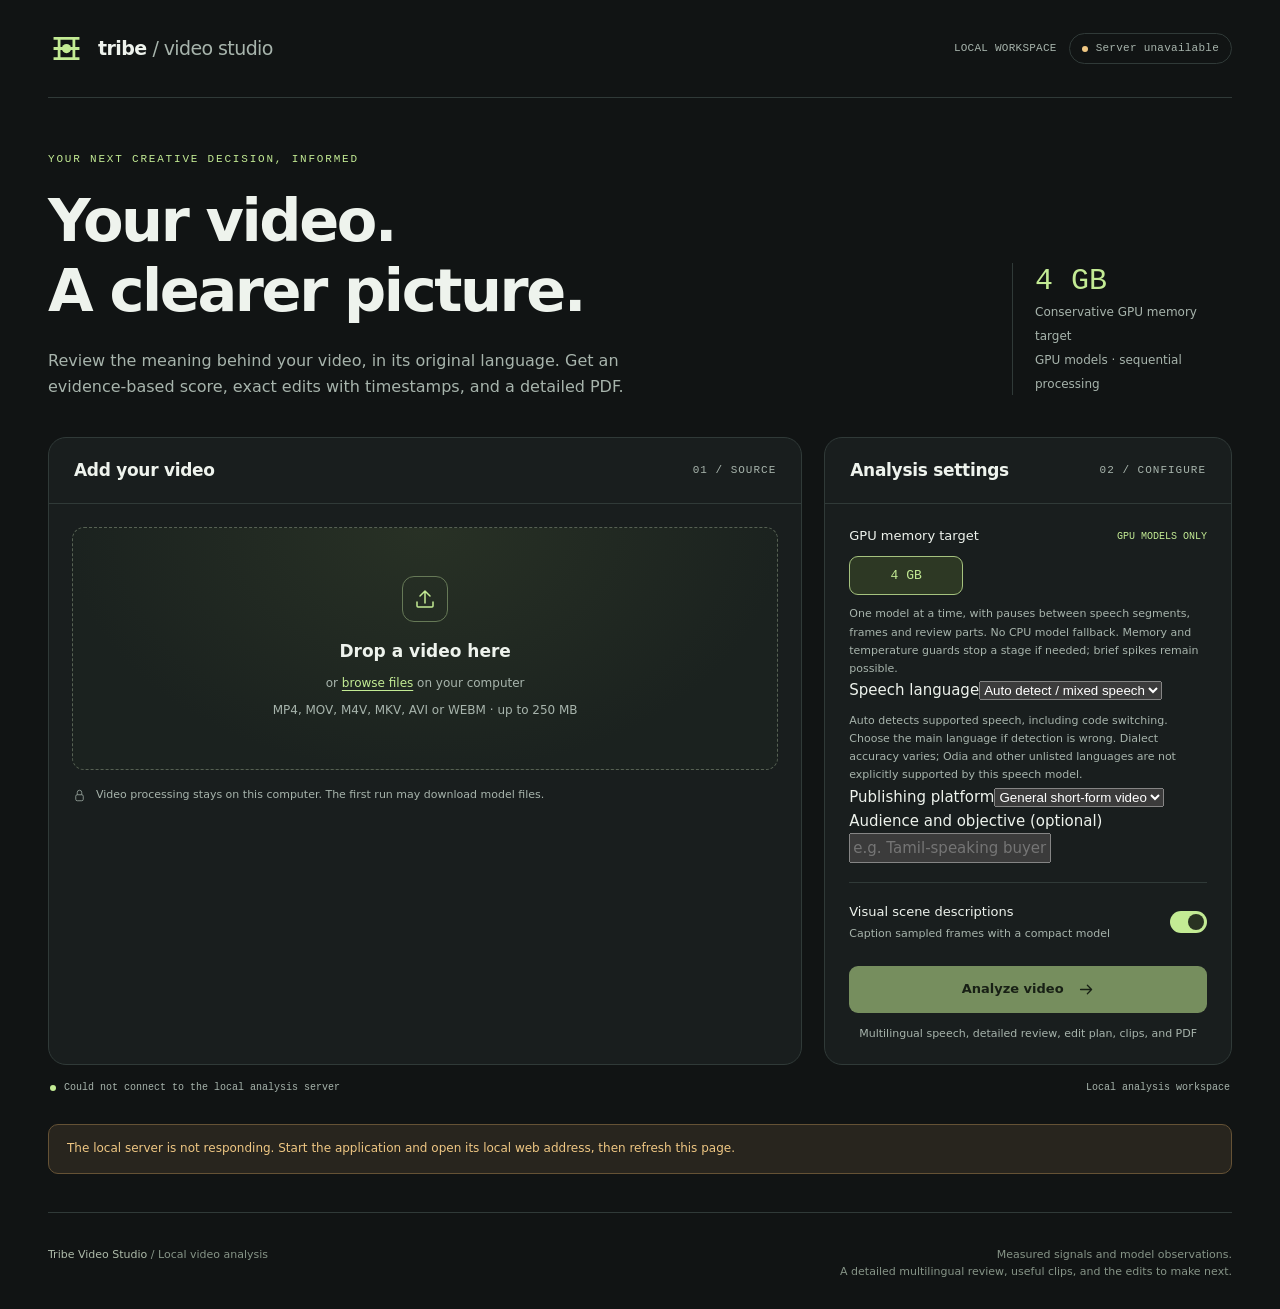
==== web/index.html @ cf621511 "Add separate evidence-based virality checker" ====
<!doctype html>
<html lang="en">
<head>
  <meta charset="utf-8">
  <meta name="viewport" content="width=device-width, initial-scale=1">
  <meta name="color-scheme" content="dark">
  <title>Tribe Video Studio</title>
  <style>
    :root{--bg:#111414;--panel:#191e1e;--panel-2:#202727;--line:#303a38;--ink:#eef3ed;--muted:#a7b4ac;--accent:#c3eb94;--accent-ink:#18220f;--amber:#efc783;--red:#f9a49b;--radius:18px;--mono:ui-monospace,SFMono-Regular,Consolas,monospace}
    *{box-sizing:border-box}html{scroll-behavior:smooth}body{margin:0;background:var(--bg);color:var(--ink);font:15px/1.6 system-ui,-apple-system,BlinkMacSystemFont,"Segoe UI",sans-serif}button,input,a{-webkit-tap-highlight-color:transparent}button,input{font:inherit}button,a,input{outline-offset:5px}button:focus-visible,a:focus-visible,input:focus-visible,summary:focus-visible{outline:2px solid var(--accent)}button{cursor:pointer}button:disabled{cursor:wait;opacity:.55}a{color:inherit}h1,h2,h3,p{margin:0}h1,h2,h3{line-height:1.2;font-weight:600}h1{font-size:clamp(35px,5.1vw,59px);letter-spacing:-2.4px;max-width:780px}h2{font-size:25px;letter-spacing:-.7px}h3{font-size:17px}[hidden]{display:none!important}.shell{max-width:1400px;margin:auto;padding:0 48px}.topbar{height:98px;display:flex;align-items:center;justify-content:space-between;border-bottom:1px solid var(--line);gap:20px}.brand{display:flex;gap:13px;align-items:center;text-decoration:none}.brandmark{width:37px;height:37px;color:var(--accent)}.brand-name{font-size:19px;font-weight:650;letter-spacing:-.6px}.brand-name span{color:var(--muted);font-weight:400}.pill{display:inline-flex;align-items:center;gap:8px;border:1px solid var(--line);border-radius:999px;padding:6px 12px;font:11px/1.5 var(--mono);letter-spacing:.25px;color:var(--muted)}.dot{width:6px;height:6px;border-radius:50%;background:var(--accent);flex:none}.top-meta{display:flex;gap:12px;align-items:center}.top-meta .pill:first-child{border:0;padding-right:0}.hero{padding:53px 0 38px;display:flex;justify-content:space-between;align-items:flex-end;gap:25px}.eyebrow{font:11px/1.5 var(--mono);text-transform:uppercase;letter-spacing:1.8px;color:var(--accent);margin-bottom:18px}.hero p{color:var(--muted);max-width:590px;margin-top:21px;font-size:16px}.hero-aside{border-left:1px solid var(--line);padding-left:22px;width:220px;flex:none;margin-bottom:4px}.hero-aside strong{font:30px/1.2 var(--mono);display:block;color:var(--accent)}.hero-aside span{font-size:12px;color:var(--muted)}.workspace{display:grid;grid-template-columns:minmax(0,1.85fr) minmax(300px,1fr);gap:22px;align-items:stretch}.panel{background:var(--panel);border:1px solid var(--line);border-radius:var(--radius);overflow:hidden}.panel-heading{display:flex;justify-content:space-between;gap:15px;align-items:center;padding:22px 25px;border-bottom:1px solid var(--line)}.panel-heading h2{font-size:17px;letter-spacing:-.3px}.step{font:11px var(--mono);color:var(--muted);letter-spacing:1px}.upload-body{padding:23px}.dropzone{position:relative;border:1px dashed #566153;border-radius:12px;background:radial-gradient(ellipse at top,#283125 0%,#1b221f 72%);min-height:243px;display:flex;align-items:center;justify-content:center;text-align:center;transition:.2s;padding:25px}.dropzone.dragging{border-color:var(--accent);background:#303b29}.dropzone input{position:absolute;inset:0;opacity:0;cursor:pointer;width:100%;height:100%}.dropzone:focus-within{outline:2px solid var(--accent);outline-offset:4px}.upload-icon{width:46px;height:46px;border:1px solid #667957;border-radius:12px;display:grid;place-items:center;margin:0 auto 16px;color:var(--accent)}.dropzone strong{display:block;font-size:17px;font-weight:550}.dropzone span{display:block;font-size:12px;color:var(--muted);margin-top:8px}.browse{color:var(--accent)!important;display:inline!important;text-decoration:underline;text-underline-offset:3px}.file-detail{margin-top:17px;display:flex;align-items:center;gap:12px;padding:13px;border:1px solid var(--line);border-radius:10px;min-width:0}.file-icon{background:#30382b;padding:6px 8px;border-radius:6px;font:11px var(--mono);color:var(--accent)}.file-info{min-width:0;flex:1}.file-info strong{font-size:13px;font-weight:500;display:block;white-space:nowrap;overflow:hidden;text-overflow:ellipsis}.file-info span{font-size:11px;color:var(--muted)}.text-button{background:none;border:0;color:var(--muted);padding:5px;font-size:12px}.text-button:hover{color:var(--ink)}.privacy{display:flex;align-items:flex-start;gap:9px;color:var(--muted);font-size:11px;margin-top:16px}.privacy svg{width:15px;flex:none;margin-top:2px}.settings-body{padding:22px 24px}.field-title{display:flex;justify-content:space-between;gap:10px;align-items:center;font-size:13px;margin-bottom:10px}.field-title small{font:10px var(--mono);color:var(--accent)}.budget-options{display:grid;grid-template-columns:repeat(3,1fr);gap:8px}.budget-option{position:relative;cursor:pointer}.budget-option input{position:absolute;opacity:0;inset:0}.budget-option span{display:block;text-align:center;border:1px solid var(--line);border-radius:9px;padding:11px 5px;font:13px var(--mono)}.budget-option input:checked+span{background:#2d3824;border-color:#a5c27e;color:var(--accent)}.budget-option input:focus-visible+span{outline:2px solid var(--accent);outline-offset:3px}.budget-option input:disabled+span{opacity:.35;cursor:not-allowed}.field-note{font-size:11px;color:var(--muted);line-height:1.65;margin-top:10px}.settings-divider{height:1px;background:var(--line);margin:19px 0}.toggle-row{display:flex;align-items:center;justify-content:space-between;gap:20px}.toggle-copy strong{display:block;font-size:13px;font-weight:500}.toggle-copy small{display:block;font-size:11px;color:var(--muted);margin-top:3px}.toggle{position:relative;width:37px;height:22px;flex:none}.toggle input{opacity:0;position:absolute;inset:0;margin:0;cursor:pointer;width:100%;height:100%;z-index:1}.toggle span{position:absolute;inset:0;border-radius:20px;background:#47514a;transition:.2s}.toggle span:after{content:"";position:absolute;width:16px;height:16px;background:#d4ddd2;left:3px;top:3px;border-radius:50%;transition:.2s}.toggle input:checked+span{background:var(--accent)}.toggle input:checked+span:after{background:#293322;transform:translateX(15px)}.toggle input:focus-visible+span{outline:2px solid white;outline-offset:4px}.primary-button{display:flex;align-items:center;justify-content:center;gap:14px;border:0;border-radius:9px;background:var(--accent);color:var(--accent-ink);font-size:13px;font-weight:650;padding:13px 19px;width:100%;margin-top:23px;transition:.15s}.primary-button:hover:not(:disabled){background:#d0f5a4}.primary-button svg{width:17px;height:17px}.profile-note{font-size:11px;color:var(--muted);margin-top:12px;text-align:center}.device-bar{display:flex;justify-content:space-between;gap:20px;align-items:center;padding:14px 2px;font:10px/1.7 var(--mono);color:var(--muted)}.device-details{display:flex;gap:8px;align-items:center}.memory-track{height:4px;background:#303a33;border-radius:5px;width:84px;overflow:hidden;display:inline-block;vertical-align:middle;margin-left:10px}.memory-track span{height:100%;display:block;background:var(--accent);width:0;transition:width .5s}.notice{padding:14px 18px;border:1px solid #655235;background:#28251e;border-radius:10px;color:var(--amber);font-size:12px;margin-top:14px}.notice.error{background:#302321;border-color:#6f4943;color:var(--red)}.progress-panel{margin-top:24px;padding:24px}.progress-heading{display:flex;justify-content:space-between;align-items:center;gap:20px;margin-bottom:19px}.progress-heading h2{font-size:18px}.progress-heading p{font-size:12px;color:var(--muted);margin-top:6px}.progress-percent{font:26px var(--mono);color:var(--accent)}.progress-track{height:5px;border-radius:5px;background:#333d34;overflow:hidden}.progress-track span{display:block;height:100%;width:0;background:var(--accent);transition:width .5s}.progress-foot{display:flex;justify-content:space-between;gap:15px;margin-top:11px;font:10px/1.7 var(--mono);color:var(--muted)}.report{margin-top:48px;scroll-margin-top:24px}.report-header{display:flex;justify-content:space-between;align-items:flex-end;gap:20px}.report-header .eyebrow{margin-bottom:10px}.report-header h2{font-size:34px;letter-spacing:-1px}.report-subtitle{font-size:12px;color:var(--muted);margin-top:8px;overflow-wrap:anywhere}.download-group{display:flex;align-items:center;gap:9px;flex-wrap:wrap}.download{display:inline-flex;align-items:center;justify-content:center;gap:8px;padding:10px 15px;border-radius:8px;border:1px solid var(--line);font-size:12px;text-decoration:none;white-space:nowrap}.download:hover{border-color:#819872}.download.primary{background:var(--accent);color:var(--accent-ink);border-color:var(--accent);font-weight:600}.download svg{height:15px;width:15px}.report-nav{display:flex;gap:27px;overflow-x:auto;border-bottom:1px solid var(--line);margin:27px 0 24px;padding-bottom:12px;font-size:12px;color:var(--muted)}.report-nav a{text-decoration:none;white-space:nowrap}.report-nav a:first-child{color:var(--accent)}.report-nav a:hover{color:var(--ink)}.metrics-grid{display:grid;grid-template-columns:repeat(4,minmax(0,1fr));gap:14px;margin-bottom:23px}.metric{padding:19px 20px;background:var(--panel);border:1px solid var(--line);border-radius:12px}.metric-label{font:10px var(--mono);text-transform:uppercase;letter-spacing:1px;color:var(--muted);margin-bottom:10px}.metric-value{font-size:27px;font-weight:500;letter-spacing:-.9px;line-height:1.3}.metric-detail{font-size:11px;color:var(--muted);margin-top:5px}.report-section{scroll-margin-top:24px;margin-top:24px}.section-header{display:flex;justify-content:space-between;align-items:center;gap:20px;margin-bottom:16px}.section-header h2{font-size:20px}.section-header span{font:10px/1.5 var(--mono);text-transform:uppercase;letter-spacing:1px;color:var(--muted)}.overview-grid{display:grid;grid-template-columns:minmax(0,1.65fr) minmax(280px,1fr);gap:20px}.summary-panel{padding:25px}.summary-panel h3{font-size:16px;margin-bottom:19px}.summary-list{padding:0;margin:0;list-style:none}.summary-list li{position:relative;padding-left:20px;font-size:13px;line-height:1.85;margin-top:12px;color:#d4ddd2}.summary-list li:first-child{margin-top:0}.summary-list li:before{content:"";position:absolute;left:1px;top:11px;width:5px;height:5px;background:var(--accent);border-radius:50%}.run-panel{padding:25px}.run-panel h3{font-size:16px;margin-bottom:16px}.run-grid{display:grid;grid-template-columns:auto minmax(0,1fr);gap:9px 18px;font-size:12px}.run-grid dt{color:var(--muted)}.run-grid dd{margin:0;text-align:right;overflow-wrap:anywhere}.run-note{border-top:1px solid var(--line);padding-top:14px;margin-top:18px;font-size:11px;color:var(--muted)}.findings-grid{display:grid;grid-template-columns:repeat(2,minmax(0,1fr));gap:14px}.finding{padding:23px}.finding-top{display:flex;justify-content:space-between;align-items:center;gap:12px;margin-bottom:14px}.category{font:10px var(--mono);letter-spacing:1px;text-transform:uppercase;color:var(--accent)}.priority{font:9px var(--mono);color:var(--muted);border:1px solid var(--line);padding:3px 7px;border-radius:5px;text-transform:uppercase}.priority.high{color:var(--amber);border-color:#6c593c}.finding h3{font-size:16px;line-height:1.5;margin-bottom:9px}.finding p{font-size:12px;line-height:1.85;color:#bbc6bb}.evidence{margin-top:16px;padding-top:12px;border-top:1px solid var(--line);font:10px/1.7 var(--mono);color:var(--muted);overflow-wrap:anywhere}.signal-panel{padding:23px 25px}.signal-legend{display:flex;gap:20px;flex-wrap:wrap;font-size:11px;color:var(--muted);margin-bottom:14px}.signal-legend span{display:inline-flex;align-items:center;gap:7px}.legend-mark{width:8px;height:8px;border-radius:2px;background:var(--accent)}.legend-mark.audio{background:#e8b381}.timeline{width:100%;display:block;min-height:95px}.signal-note{font-size:11px;color:var(--muted);margin-top:10px}.scenes-grid{display:grid;grid-template-columns:repeat(3,minmax(0,1fr));gap:16px}.scene{margin:0;overflow:hidden}.scene-image-wrap{background:#0d1010;aspect-ratio:16/10;position:relative;display:flex;align-items:center;justify-content:center}.scene img{height:100%;width:100%;object-fit:contain}.scene-time{position:absolute;left:11px;bottom:10px;font:10px var(--mono);background:#111c;padding:4px 7px;border-radius:5px;border:1px solid #ffffff20}.scene figcaption{font-size:12px;line-height:1.75;color:#c7d0c4;padding:17px 18px}.transcript-panel{padding:0 23px;max-height:480px;overflow-y:auto;scrollbar-color:#58664e transparent}.transcript-row{display:grid;grid-template-columns:83px minmax(0,1fr);gap:15px;padding:16px 0;border-bottom:1px solid var(--line)}.transcript-row:last-child{border-bottom:0}.transcript-time{font:10px/1.9 var(--mono);color:var(--accent);padding-top:1px}.transcript-text{font-size:13px;color:#d3dcd0;line-height:1.8}.empty{font-size:13px;color:var(--muted);padding:20px 0}.limitations{padding:22px 25px;background:#181d19;border:1px solid var(--line);border-radius:12px;margin:24px 0}.limitations summary{cursor:pointer;font-size:13px;font-weight:500;color:#d3dccb}.limitations ul{margin-bottom:0;padding-left:19px;color:var(--muted);font-size:12px;line-height:1.9}.limitations li{margin-top:7px}.footer{padding:33px 0 28px;margin-top:38px;border-top:1px solid var(--line);display:flex;justify-content:space-between;gap:24px;color:#869487;font-size:11px}.footer strong{color:#aebbaa;font-weight:500}.footer p:last-child{text-align:right}.small-caps{font:10px var(--mono);letter-spacing:1px;text-transform:uppercase}.spinner{display:inline-block;width:12px;height:12px;border:1.5px solid #b6d99f44;border-top-color:var(--accent);border-radius:50%;animation:spin .9s linear infinite;margin-right:8px;vertical-align:-1px}@keyframes spin{to{transform:rotate(360deg)}}
    @media(min-width:1500px){.hero{padding-top:65px}}@media(max-width:1000px){.shell{padding:0 28px}.hero-aside{display:none}.workspace{grid-template-columns:1.4fr 1fr}.settings-body{padding:22px 19px}.overview-grid{grid-template-columns:1.4fr 1fr}.scenes-grid{grid-template-columns:repeat(2,minmax(0,1fr))}.metric{padding:17px 15px}.metric-value{font-size:24px}.report-header{align-items:flex-start;flex-direction:column}}@media(max-width:760px){.shell{padding:0 19px}.topbar{height:78px}.brand-name{font-size:17px}.brand-name span{display:block;font-size:11px;letter-spacing:.3px}.brandmark{width:32px}.top-meta .pill:first-child{display:none}.top-meta .pill{font-size:9px;padding:5px 8px}.hero{padding:35px 0 28px}h1{letter-spacing:-1.4px}.hero p{font-size:14px;margin-top:16px}.workspace{grid-template-columns:1fr}.panel-heading{padding:19px 21px}.settings-body{padding:20px 23px}.dropzone{min-height:211px}.device-bar{align-items:flex-start;flex-direction:column;gap:4px}.metrics-grid{grid-template-columns:repeat(2,minmax(0,1fr));gap:10px}.overview-grid,.findings-grid{grid-template-columns:1fr}.report{margin-top:35px}.report-header h2{font-size:28px}.report-nav{gap:22px}.scenes-grid{gap:11px}.scene figcaption{padding:13px;font-size:11px}.scene-image-wrap{aspect-ratio:4/3}.section-header{align-items:baseline}.section-header span{text-align:right;max-width:160px;letter-spacing:.4px}.footer{flex-direction:column;gap:8px}.footer p:last-child{text-align:left}.progress-foot{flex-direction:column;gap:3px}.progress-panel{padding:20px}.run-grid{grid-template-columns:1fr 1fr}.transcript-row{grid-template-columns:67px minmax(0,1fr);gap:10px}.transcript-panel{padding:0 18px}}@media(prefers-reduced-motion:reduce){*{animation:none!important;transition:none!important}html{scroll-behavior:auto}}
  </style>
  <link rel="stylesheet" href="/creative.css">
  <script src="/creative.js"></script>
  <script src="/brand.js"></script>
</head>
<body>
  <div class="shell">
    <header class="topbar">
      <a class="brand" href="/" aria-label="Tribe Video Studio home">
        <svg class="brandmark" viewBox="0 0 40 40" fill="none" aria-hidden="true"><path d="M6 9h28M6 20h28M6 31h28" stroke="currentColor" stroke-width="3"/><path d="M12 9v22M28 9v22" stroke="currentColor" stroke-width="3"/><circle cx="20" cy="20" r="5" fill="currentColor"/></svg>
        <div class="brand-name">tribe <span>/ video studio</span></div>
      </a>
      <div class="top-meta"><span class="pill">LOCAL WORKSPACE</span><span class="pill"><i class="dot" id="statusDot"></i><span id="topStatus">Connecting</span></span></div>
    </header>
    <main>
      <section class="hero" aria-labelledby="heroTitle">
        <div><div class="eyebrow">Your next creative decision, informed</div><h1 id="heroTitle">Your video.<br>A clearer picture.</h1><p>Review the meaning behind your video, in its original language. Get an evidence-based score, exact edits with timestamps, and a detailed PDF.</p></div>
        <aside class="hero-aside"><strong>4 GB</strong><span>Conservative GPU memory target<br>GPU models · sequential processing</span></aside>
      </section>
      <form id="analysisForm">
        <div class="workspace">
          <section class="panel" aria-labelledby="uploadTitle">
            <div class="panel-heading"><h2 id="uploadTitle">Add your video</h2><span class="step">01 / SOURCE</span></div>
            <div class="upload-body">
              <label class="dropzone" id="dropzone">
                <input id="videoInput" name="video" type="file" accept=".mp4,.mov,.mkv,.avi,.webm,.m4v" aria-label="Choose a video to analyze">
                <div><div class="upload-icon"><svg width="24" height="24" viewBox="0 0 24 24" fill="none" aria-hidden="true"><path d="M12 16V4m0 0L7 9m5-5 5 5M4 15v4a1 1 0 0 0 1 1h14a1 1 0 0 0 1-1v-4" stroke="currentColor" stroke-width="1.5" stroke-linecap="round" stroke-linejoin="round"/></svg></div><strong id="dropTitle">Drop a video here</strong><span>or <span class="browse">browse files</span> on your computer</span><span>MP4, MOV, M4V, MKV, AVI or WEBM &middot; up to 250 MB</span></div>
              </label>
              <div class="file-detail" id="fileDetail" hidden><span class="file-icon">VIDEO</span><div class="file-info"><strong id="fileName"></strong><span id="fileSize"></span></div><button class="text-button" id="removeFile" type="button" aria-label="Remove selected video">Remove</button></div>
              <p class="privacy"><svg viewBox="0 0 20 20" fill="none" aria-hidden="true"><rect x="5" y="9" width="10" height="8" rx="2" stroke="currentColor"/><path d="M7 9V6a3 3 0 1 1 6 0v3" stroke="currentColor"/></svg><span>Video processing stays on this computer. The first run may download model files.</span></p>
            </div>
          </section>
          <section class="panel" aria-labelledby="settingsTitle">
            <div class="panel-heading"><h2 id="settingsTitle">Analysis settings</h2><span class="step">02 / CONFIGURE</span></div>
            <div class="settings-body">
              <div class="field-title"><span id="budgetLabel">GPU memory target</span><small>GPU MODELS ONLY</small></div>
              <div class="budget-options" role="group" aria-labelledby="budgetLabel"><label class="budget-option"><input type="radio" name="budget_mb" value="4096" checked><span>4 GB</span></label></div>
              <p class="field-note">One model at a time, with pauses between speech segments, frames and review parts. No CPU model fallback. Memory and temperature guards stop a stage if needed; brief spikes remain possible.</p>
              <div class="review-settings"><label for="languageInput">Speech language</label><select id="languageInput" name="language"><option value="auto">Auto detect / mixed speech</option><option value="hi">Hindi</option><option value="ta">Tamil</option><option value="te">Telugu</option><option value="bn">Bengali</option><option value="mr">Marathi</option><option value="gu">Gujarati</option><option value="kn">Kannada</option><option value="ml">Malayalam</option><option value="pa">Punjabi</option><option value="ur">Urdu</option><option value="as">Assamese</option><option value="ne">Nepali</option><option value="sa">Sanskrit</option><option value="sd">Sindhi</option><option value="en">English</option></select><p class="field-note">Auto detects supported speech, including code switching. Choose the main language if detection is wrong. Dialect accuracy varies; Odia and other unlisted languages are not explicitly supported by this speech model.</p><label for="platformInput">Publishing platform</label><select id="platformInput" name="platform"><option value="general">General short-form video</option><option value="instagram">Instagram Reels</option><option value="youtube">YouTube Shorts</option><option value="facebook">Facebook Reels</option></select><label for="audienceInput">Audience and objective (optional)</label><input id="audienceInput" maxlength="300" placeholder="e.g. Tamil-speaking buyers; product enquiries"></div>              <div class="settings-divider"></div>
              <div class="toggle-row"><div class="toggle-copy"><strong id="visionLabel">Visual scene descriptions</strong><small>Caption sampled frames with a compact model</small></div><label class="toggle"><input type="checkbox" id="visionInput" name="vision" checked aria-labelledby="visionLabel"><span></span></label></div>
              <button class="primary-button" type="submit" id="analyzeButton" disabled><span id="buttonLabel">Analyze video</span><svg viewBox="0 0 20 20" fill="none" aria-hidden="true"><path d="M3 10h13m0 0-5-5m5 5-5 5" stroke="currentColor" stroke-width="1.5" stroke-linecap="round" stroke-linejoin="round"/></svg></button>
              <p class="profile-note">Multilingual speech, detailed review, edit plan, clips, and PDF</p>
            </div>
          </section>
        </div>
      </form>
      <div class="device-bar"><div class="device-details"><i class="dot" id="deviceDot"></i><span id="deviceName">Checking your GPU…</span></div><div id="deviceMemory">Local analysis workspace</div></div>
      <div id="systemNotice" class="notice" hidden></div>
      <div id="errorNotice" class="notice error" role="alert" hidden></div>
      <button id="retryButton" type="button" class="primary-button" hidden>Resume saved analysis</button>
      <section id="progressPanel" class="panel progress-panel" aria-labelledby="progressTitle" hidden>
        <div class="progress-heading"><div><h2 id="progressTitle"><span class="spinner" aria-hidden="true"></span><span id="progressLabel">Preparing your analysis</span></h2><p id="progressStage" role="status" aria-live="polite">Uploading video to the local workspace…</p></div><span class="progress-percent" id="progressPercent">0%</span></div>
        <div id="progressTrack" class="progress-track" role="progressbar" aria-label="Analysis progress" aria-valuemin="0" aria-valuemax="100" aria-valuenow="0"><span id="progressFill"></span></div>
        <div class="progress-foot"><span id="progressMemory">GPU stages run one at a time: speech, frames, summary, eight ratings, then individual edits. Completed sections are reused; cooling pauses apply when the GPU gets warm.</span><span id="progressElapsed">You can leave this tab open.</span></div>
      </section>
      <section id="report" class="report" aria-labelledby="reportTitle" hidden>
        <div class="report-header"><div><div class="eyebrow">Analysis complete</div><h2 id="reportTitle">Your video review.</h2><p id="reportSubtitle" class="report-subtitle"></p></div><div class="download-group"><a id="pdfDownload" class="download primary" download><svg viewBox="0 0 20 20" fill="none" aria-hidden="true"><path d="M10 3v10m0 0 4-4m-4 4L6 9M4 13v4h12v-4" stroke="currentColor" stroke-width="1.5" stroke-linecap="round" stroke-linejoin="round"/></svg>Download PDF</a></div></div>
        <section id="creative" class="report-section">
          <div class="brief-overview panel" id="briefOverview"><div class="brief-score"><span id="scoreLabel">Estimated creative score</span><strong id="overallScore"></strong><small>out of 100</small><small id="scoreRange"></small></div><div class="brief-score brief-viral" id="viralityCard" hidden><span>Virality checker</span><strong id="viralityScore"></strong><small>creative spread index / 100</small><small>Not a view forecast</small></div><div class="brief-outlook"><div class="eyebrow">Creative assessment</div><h3 id="briefVerdict"></h3><p id="briefSummary"></p></div></div>
          <p id="briefScoreNote" class="brief-note"></p>
          <div class="brief-columns"><section class="panel summary-panel"><h3>What works well</h3><ul id="briefStrengths" class="brief-list"></ul></section><section class="panel summary-panel"><h3>Changes to make first</h3><ul id="briefChanges" class="brief-list"></ul></section></div>
          <section class="report-section"><div class="section-header"><h2>Watch the key moments</h2><span>Opening / middle / closing</span></div><div id="briefClips" class="brief-clips"></div></section>
          <div id="detailedReview"></div>
          <div id="reportWarnings"></div>
        </section>
      </section>
    </main>
    <footer class="footer"><p><strong>Tribe Video Studio</strong> <span aria-hidden="true"> / </span> Local video analysis</p><p>Measured signals and model observations.<br>A detailed multilingual review, useful clips, and the edits to make next.</p></footer>
  </div>
  <script>
    'use strict';
    const byId = id => document.getElementById(id);
    const state = {file:null, busy:false, jobId:null, pollTimer:null, pollErrors:0, startedAt:0, system:null};
    const number = (value, fallback=0) => Number.isFinite(Number(value)) && value !== null ? Number(value) : fallback;
    const present = value => value !== null && value !== undefined && value !== '';
    const list = value => Array.isArray(value) ? value : [];
    const readable = value => typeof value === 'string' ? value : value == null ? '' : typeof value === 'object' ? JSON.stringify(value) : String(value);
    const el = (tag, className, content) => {const node=document.createElement(tag);if(className)node.className=className;if(content!==undefined)node.textContent=readable(content);return node;};
    function stamp(value){const s=Math.max(0,Math.floor(number(value)));return s>=3600?`${Math.floor(s/3600)}:${String(Math.floor(s/60)%60).padStart(2,'0')}:${String(s%60).padStart(2,'0')}`:`${Math.floor(s/60)}:${String(s%60).padStart(2,'0')}`;}
    function bytes(value){const n=number(value);return n>=1073741824?`${(n/1073741824).toFixed(2)} GB`:`${(n/1048576).toFixed(1)} MB`;}
    function gb(value){return present(value)?`${(number(value)/1024).toFixed(2)} GB`:'Not recorded';}
    function showError(message){byId('errorNotice').textContent=message;byId('errorNotice').hidden=false;}
    function clearError(){byId('errorNotice').hidden=true;byId('errorNotice').textContent='';}
    function setBusy(busy){state.busy=busy;window.setBrandBusy?.(busy);byId('analyzeButton').disabled=busy||!state.file;byId('buttonLabel').textContent=busy?'Analysis in progress…':'Analyze video';byId('videoInput').disabled=busy;byId('removeFile').disabled=busy;byId('visionInput').disabled=busy;for(const key of ['languageInput','platformInput','audienceInput'])byId(key).disabled=busy;document.querySelectorAll('input[name="budget_mb"]').forEach(input=>{input.disabled=busy||number(input.value)>number(state.system?.max_budget_mb,4096);});}
    function selectFile(file){if(state.busy||!file)return;if(!/\.(mp4|mov|m4v|mkv|avi|webm)$/i.test(file.name)){showError('Choose an MP4, MOV, M4V, MKV, AVI, or WEBM video.');return;}if(file.size>number(state.system?.upload_limit_mb,250)*1048576){showError(`This video exceeds the ${number(state.system?.upload_limit_mb,250)} MB upload limit. Use a smaller clip.`);return;}state.file=file;clearError();byId('fileName').textContent=file.name;byId('fileSize').textContent=bytes(file.size);byId('fileDetail').hidden=false;byId('dropTitle').textContent='Video ready to analyze';setBusy(false);}
    byId('videoInput').addEventListener('change',event=>selectFile(event.target.files[0]));
    byId('removeFile').addEventListener('click',()=>{state.file=null;byId('videoInput').value='';byId('fileDetail').hidden=true;byId('dropTitle').textContent='Drop a video here';setBusy(false);});
    for(const eventName of ['dragenter','dragover'])byId('dropzone').addEventListener(eventName,event=>{event.preventDefault();if(!state.busy)byId('dropzone').classList.add('dragging');});
    for(const eventName of ['dragleave','drop'])byId('dropzone').addEventListener(eventName,event=>{event.preventDefault();byId('dropzone').classList.remove('dragging');});
    byId('dropzone').addEventListener('drop',event=>{if(state.busy)return;const files=event.dataTransfer.files;if(files.length>1){showError('Choose one video at a time.');return;}selectFile(files[0]);});
    async function request(url,options){const response=await fetch(url,options);let payload;try{payload=await response.json();}catch{throw new Error(response.ok?'The server returned an unreadable response.':`The local server returned error ${response.status}.`);}if(!response.ok)throw new Error(readable(payload.detail||payload.error||`Request failed (${response.status}).`));return payload;}
    async function loadSystem(){try{const system=await request('/api/system');state.system=system;const gpu=system.gpu||{};const ready=Boolean(system.cuda_ready&&gpu.available);byId('topStatus').textContent=ready?'GPU ready':'GPU unavailable';byId('statusDot').style.background=ready?'var(--accent)':'var(--amber)';byId('deviceDot').style.background=ready?'var(--accent)':'var(--amber)';byId('deviceName').textContent=gpu.name?`${gpu.name} · ${ready?'CUDA ready':'CUDA unavailable'}`:'No CUDA GPU detected';byId('deviceMemory').replaceChildren();if(number(gpu.total_mb)>0){byId('deviceMemory').append(document.createTextNode(`${gb(gpu.used_mb)} used / ${gb(gpu.total_mb)} total`));const track=el('span','memory-track');const fill=el('span');fill.style.width=`${Math.min(100,Math.max(0,number(gpu.used_mb)/number(gpu.total_mb)*100))}%`;track.append(fill);byId('deviceMemory').append(track);}else byId('deviceMemory').textContent='GPU required for analysis';if(!ready){byId('systemNotice').textContent='GPU processing requires a working CUDA installation. Analysis stops if the GPU is unavailable; CPU model fallback is disabled.';byId('systemNotice').hidden=false;}else byId('systemNotice').hidden=true;if(system.memory_note){byId('systemNotice').textContent=`${system.memory_note} Available RAM: ${gb(system.ram?.available_mb)}.`;byId('systemNotice').hidden=false;}const selected=document.querySelector('input[name="budget_mb"]:checked');if(!state.busy&&number(selected?.value)>number(system.max_budget_mb,4096)){const suitable=Array.from(document.querySelectorAll('input[name="budget_mb"]')).find(input=>number(input.value)<=number(system.max_budget_mb,4096));if(suitable)suitable.checked=true;}setBusy(state.busy);}catch(error){byId('topStatus').textContent='Server unavailable';byId('statusDot').style.background='var(--amber)';byId('deviceName').textContent='Could not connect to the local analysis server';byId('systemNotice').textContent='The local server is not responding. Start the application and open its local web address, then refresh this page.';byId('systemNotice').hidden=false;}}
    function progress(value,stage){const percent=Math.min(100,Math.max(0,number(value)));byId('progressPercent').textContent=`${Math.round(percent)}%`;byId('progressFill').style.width=`${percent}%`;byId('progressTrack').setAttribute('aria-valuenow',String(Math.round(percent)));if(stage)byId('progressStage').textContent=readable(stage);if(state.startedAt)byId('progressElapsed').textContent=`Elapsed ${stamp((Date.now()-state.startedAt)/1000)} · first model download may take a while`;}
    function rememberJob(id){try{if(id)localStorage.setItem('tribe-video-job',id);else localStorage.removeItem('tribe-video-job');}catch{}}
    function assetUrl(id,file){return `/api/jobs/${encodeURIComponent(id)}/files/${String(file).split('/').map(encodeURIComponent).join('/')}`;}
    function finishFailure(message){clearTimeout(state.pollTimer);state.failedJobId=state.jobId;state.jobId=null;rememberJob(state.failedJobId);setBusy(false);byId('progressPanel').hidden=true;byId('retryButton').hidden=!state.failedJobId;showError(message);}
    byId('analysisForm').addEventListener('submit',async event=>{event.preventDefault();if(state.busy)return;if(!state.file){showError('Choose a video first.');return;}clearError();state.jobId=null;state.failedJobId=null;rememberJob(null);byId('retryButton').hidden=true;setBusy(true);clearTimeout(state.pollTimer);byId('report').hidden=true;byId('progressPanel').hidden=false;byId('progressLabel').textContent='Analyzing your video';state.startedAt=Date.now();progress(0,'Uploading video to the local workspace…');byId('progressMemory').textContent='GPU stages run one at a time: speech, frames, summary, eight ratings, then individual edits. Completed sections are reused; cooling pauses apply when the GPU gets warm.';const form=new FormData();form.append('video',state.file);form.append('budget_mb',document.querySelector('input[name="budget_mb"]:checked').value);form.append('vision',String(byId('visionInput').checked));form.append('language',byId('languageInput').value);form.append('platform',byId('platformInput').value);form.append('audience',byId('audienceInput').value);try{await window.appendBrandContext?.(form);const job=await request('/api/jobs',{method:'POST',body:form});if(!job.id)throw new Error('The server did not return an analysis ID.');state.jobId=String(job.id);state.pollErrors=0;rememberJob(state.jobId);pollJob();}catch(error){finishFailure(error.message);}});
    byId('retryButton').addEventListener('click',async()=>{if(state.busy||!state.failedJobId)return;const id=state.failedJobId;clearError();setBusy(true);byId('retryButton').hidden=true;byId('progressPanel').hidden=false;state.jobId=id;state.startedAt=Date.now();progress(1,'Resuming saved sections...');try{await request(`/api/jobs/${encodeURIComponent(id)}/retry`,{method:'POST'});state.pollErrors=0;rememberJob(id);pollJob();}catch(error){finishFailure(error.message);}});
    async function pollJob(){const id=state.jobId;if(!id)return;try{const job=await request(`/api/jobs/${encodeURIComponent(id)}`);if(id!==state.jobId)return;state.pollErrors=0;clearError();progress(job.progress,job.stage||'Preparing analysis…');if(present(job.gpu_peak_mb))byId('progressMemory').textContent=`Recorded peak total GPU memory: ${gb(job.gpu_peak_mb)}`;if(job.status==='failed'){finishFailure(readable(job.error||'Analysis could not be completed.'));return;}if(job.status==='completed'){const report=job.report||await request(`/api/jobs/${encodeURIComponent(id)}/report`);renderReport(report,id);setBusy(false);byId('progressPanel').hidden=true;loadSystem();return;}byId('progressLabel').textContent=job.status==='queued'?'Your video is in the queue':'Analyzing your video';state.pollTimer=setTimeout(pollJob,1500);}catch(error){if(id!==state.jobId)return;state.pollErrors++;byId('progressStage').textContent='Connection interrupted. Reconnecting to your analysis…';if(state.pollErrors>=3)showError(`Cannot reach the analysis: ${error.message} This page will keep checking; avoid submitting the same video again.`);state.pollTimer=setTimeout(pollJob,Math.min(15000,2000*state.pollErrors));}}
    function metric(label,value,detail){const card=el('div','metric');card.append(el('div','metric-label',label),el('div','metric-value',value),el('div','metric-detail',detail));byId('metricsGrid').append(card);}
    function detail(label,value){byId('runGrid').append(el('dt','',label),el('dd','',value));}
    function setDownload(id,jobId,file){const link=byId(id);link.href=assetUrl(jobId,file);link.setAttribute('download',file);}
    function svgNode(tag,attributes,text){const node=document.createElementNS('http://www.w3.org/2000/svg',tag);Object.entries(attributes).forEach(([key,value])=>node.setAttribute(key,String(value)));if(text!==undefined)node.textContent=text;return node;}
    function drawTimeline(duration,visual,audio){const svg=byId('timeline');svg.replaceChildren();const total=Math.max(1,number(duration));const x=time=>25+Math.min(total,Math.max(0,number(time)))/total*850;svg.append(svgNode('line',{x1:25,y1:30,x2:875,y2:30,stroke:'#3e4b3b','stroke-width':1}),svgNode('line',{x1:25,y1:57,x2:875,y2:57,stroke:'#3e4b3b','stroke-width':1}));for(let i=0;i<=4;i++){const point=total*i/4;svg.append(svgNode('line',{x1:x(point),y1:17,x2:x(point),y2:65,stroke:'#354033','stroke-width':1,'stroke-dasharray':'2 4'}),svgNode('text',{x:x(point),y:88,fill:'#9fab98','font-size':11,'font-family':'monospace','text-anchor':i===0?'start':i===4?'end':'middle'},stamp(point)));}for(const time of visual){const mark=svgNode('rect',{x:x(time)-2,y:21,width:4,height:18,rx:2,fill:'#c3eb94'});mark.append(svgNode('title',{},`Visual change at ${stamp(time)}`));svg.append(mark);}for(const time of audio){const mark=svgNode('circle',{cx:x(time),cy:57,r:3,fill:'#e8b381'});mark.append(svgNode('title',{},`Near-peak audio at ${stamp(time)}`));svg.append(mark);}}
    function renderReport(report,id){
      window.renderCreative(report,id);
      byId('reportSubtitle').textContent=`${report.video?.name||'Uploaded video'} | ${number(report.video?.duration_seconds).toFixed(1)} seconds`;
      byId('pdfDownload').href=assetUrl(id,'report.pdf');
      byId('reportWarnings').replaceChildren();
      for(const warning of list(report.processing?.warnings))byId('reportWarnings').append(el('div','notice',warning));
      byId('report').hidden=false;
      byId('report').scrollIntoView({behavior:window.matchMedia('(prefers-reduced-motion: reduce)').matches?'instant':'smooth',block:'start'});
    }
    async function restoreJob(){let id=new URLSearchParams(location.search).get('job');try{id=id||localStorage.getItem('tribe-video-job');}catch{}if(!id)return;try{const job=await request(`/api/jobs/${encodeURIComponent(id)}`);if(job.status==='completed'){renderReport(job.report||await request(`/api/jobs/${encodeURIComponent(id)}/report`),id);}else if(job.status==='running'||job.status==='queued'){state.jobId=id;setBusy(true);byId('progressPanel').hidden=false;progress(job.progress,job.stage);pollJob();}else rememberJob(null);}catch{rememberJob(null);}}
    if(location.protocol==='file:'){byId('systemNotice').textContent='Double-click Start Studio.cmd in the project folder, then open http://127.0.0.1:8765. This HTML file needs the local server.';byId('systemNotice').hidden=false;byId('analyzeButton').disabled=true;}else{loadSystem();restoreJob();}
  </script>
</body>
</html>
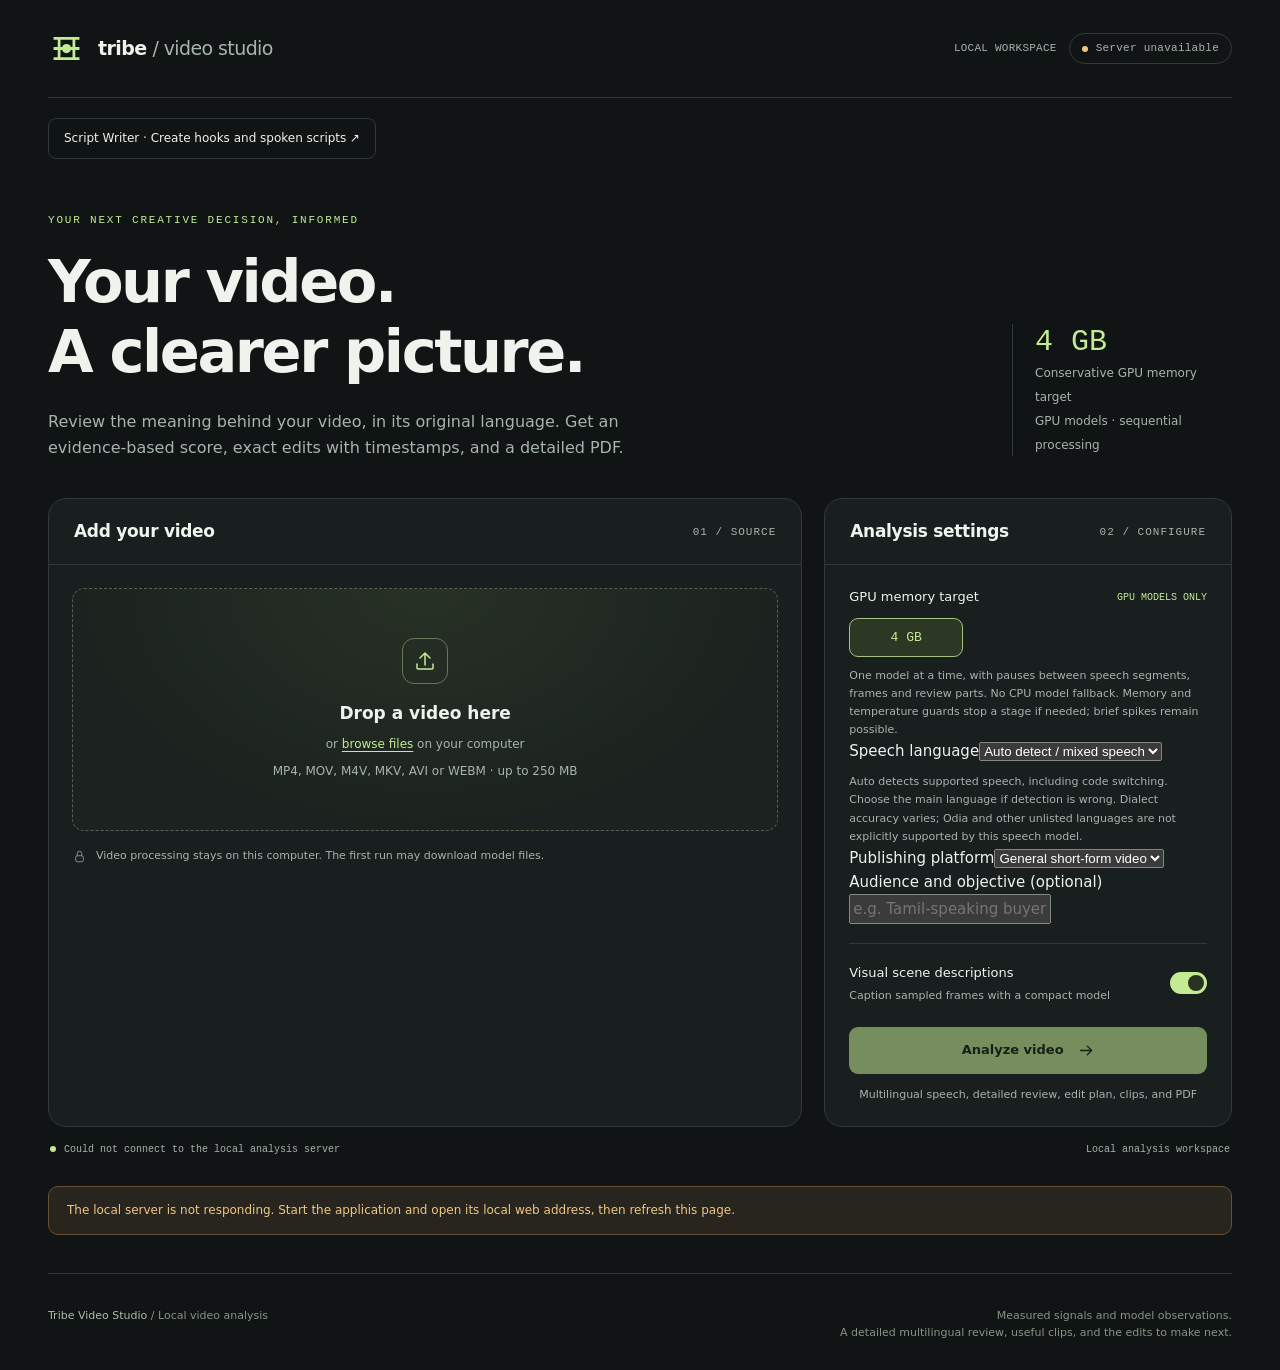
==== commit 043e3dc2: "Add local script writer with personas and live requested revisions" ====
--- a/web/index.html
+++ b/web/index.html
@@ -24,6 +24,7 @@
       <div class="top-meta"><span class="pill">LOCAL WORKSPACE</span><span class="pill"><i class="dot" id="statusDot"></i><span id="topStatus">Connecting</span></span></div>
     </header>
     <main>
+      <a class="download" href="/writer" style="margin-top:20px">Script Writer · Create hooks and spoken scripts ↗</a>
       <section class="hero" aria-labelledby="heroTitle">
         <div><div class="eyebrow">Your next creative decision, informed</div><h1 id="heroTitle">Your video.<br>A clearer picture.</h1><p>Review the meaning behind your video, in its original language. Get an evidence-based score, exact edits with timestamps, and a detailed PDF.</p></div>
         <aside class="hero-aside"><strong>4 GB</strong><span>Conservative GPU memory target<br>GPU models · sequential processing</span></aside>
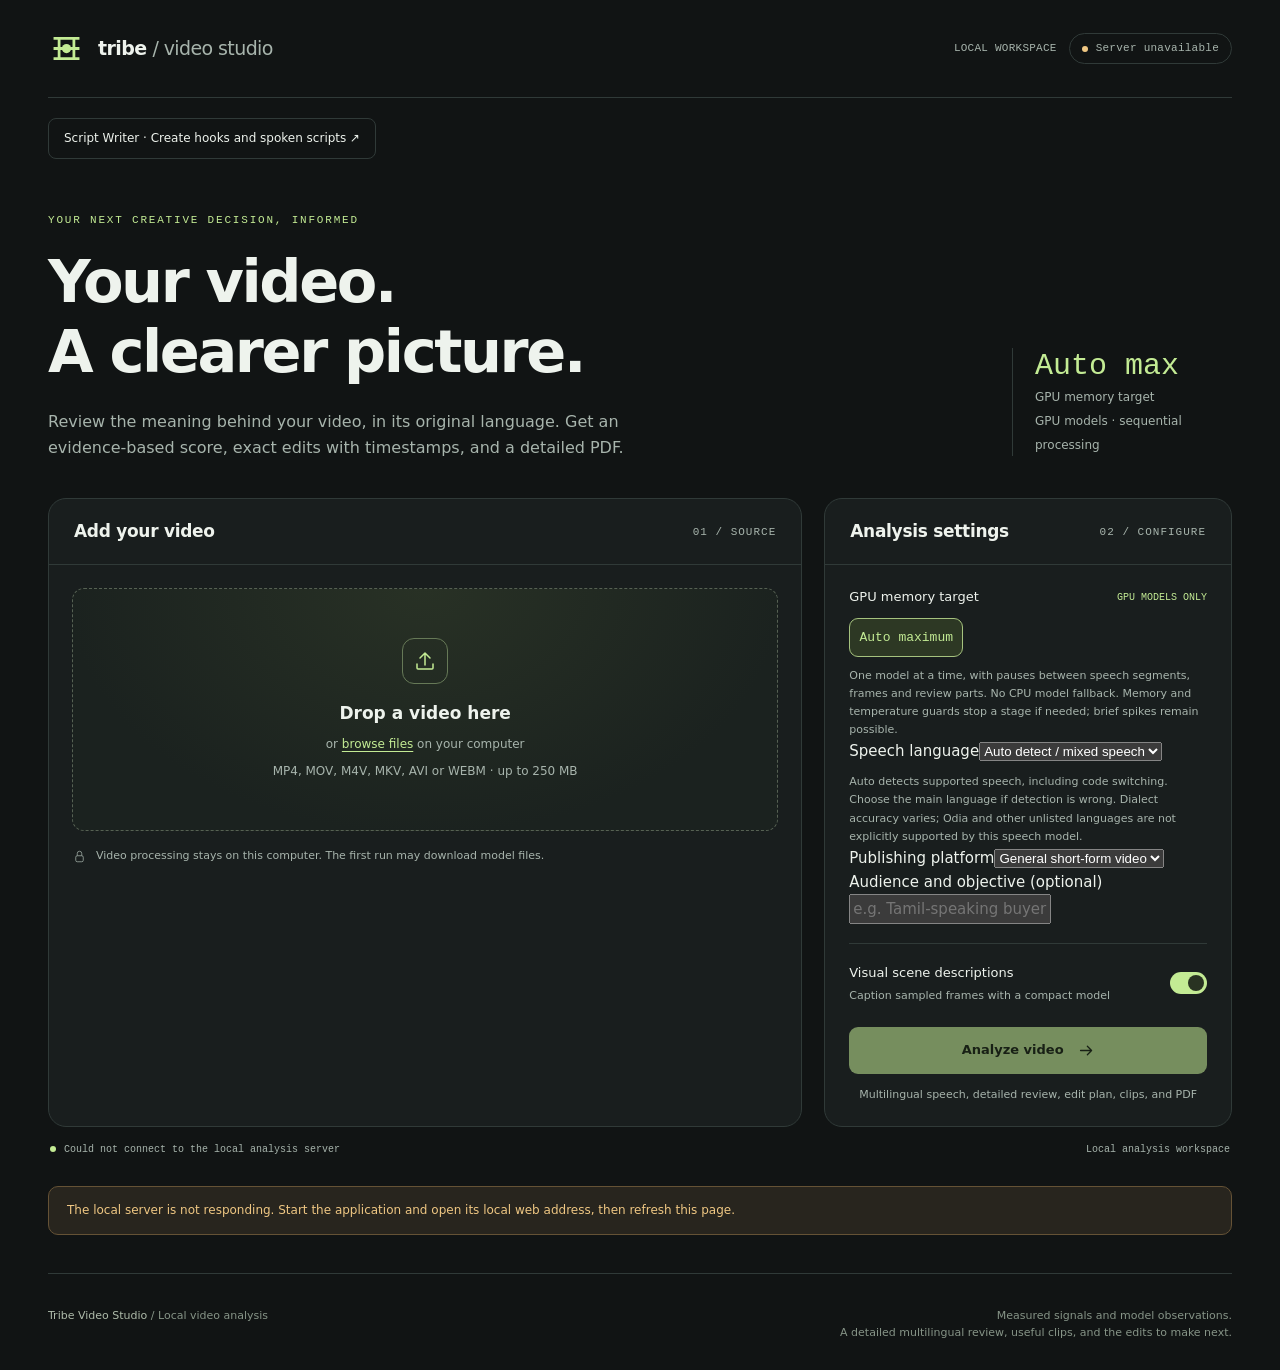
==== commit 76273e62: "Add Muse topic research and automatic maximum GPU budgets" ====
--- a/web/index.html
+++ b/web/index.html
@@ -27,7 +27,7 @@
       <a class="download" href="/writer" style="margin-top:20px">Script Writer · Create hooks and spoken scripts ↗</a>
       <section class="hero" aria-labelledby="heroTitle">
         <div><div class="eyebrow">Your next creative decision, informed</div><h1 id="heroTitle">Your video.<br>A clearer picture.</h1><p>Review the meaning behind your video, in its original language. Get an evidence-based score, exact edits with timestamps, and a detailed PDF.</p></div>
-        <aside class="hero-aside"><strong>4 GB</strong><span>Conservative GPU memory target<br>GPU models · sequential processing</span></aside>
+        <aside class="hero-aside"><strong id="gpuTarget">Auto max</strong><span>GPU memory target<br>GPU models · sequential processing</span></aside>
       </section>
       <form id="analysisForm">
         <div class="workspace">
@@ -46,7 +46,7 @@
             <div class="panel-heading"><h2 id="settingsTitle">Analysis settings</h2><span class="step">02 / CONFIGURE</span></div>
             <div class="settings-body">
               <div class="field-title"><span id="budgetLabel">GPU memory target</span><small>GPU MODELS ONLY</small></div>
-              <div class="budget-options" role="group" aria-labelledby="budgetLabel"><label class="budget-option"><input type="radio" name="budget_mb" value="4096" checked><span>4 GB</span></label></div>
+              <div class="budget-options" role="group" aria-labelledby="budgetLabel"><label class="budget-option"><input type="radio" name="budget_mb" value="4096" checked><span id="gpuBudgetLabel">Auto maximum</span></label></div>
               <p class="field-note">One model at a time, with pauses between speech segments, frames and review parts. No CPU model fallback. Memory and temperature guards stop a stage if needed; brief spikes remain possible.</p>
               <div class="review-settings"><label for="languageInput">Speech language</label><select id="languageInput" name="language"><option value="auto">Auto detect / mixed speech</option><option value="hi">Hindi</option><option value="ta">Tamil</option><option value="te">Telugu</option><option value="bn">Bengali</option><option value="mr">Marathi</option><option value="gu">Gujarati</option><option value="kn">Kannada</option><option value="ml">Malayalam</option><option value="pa">Punjabi</option><option value="ur">Urdu</option><option value="as">Assamese</option><option value="ne">Nepali</option><option value="sa">Sanskrit</option><option value="sd">Sindhi</option><option value="en">English</option></select><p class="field-note">Auto detects supported speech, including code switching. Choose the main language if detection is wrong. Dialect accuracy varies; Odia and other unlisted languages are not explicitly supported by this speech model.</p><label for="platformInput">Publishing platform</label><select id="platformInput" name="platform"><option value="general">General short-form video</option><option value="instagram">Instagram Reels</option><option value="youtube">YouTube Shorts</option><option value="facebook">Facebook Reels</option></select><label for="audienceInput">Audience and objective (optional)</label><input id="audienceInput" maxlength="300" placeholder="e.g. Tamil-speaking buyers; product enquiries"></div>              <div class="settings-divider"></div>
               <div class="toggle-row"><div class="toggle-copy"><strong id="visionLabel">Visual scene descriptions</strong><small>Caption sampled frames with a compact model</small></div><label class="toggle"><input type="checkbox" id="visionInput" name="vision" checked aria-labelledby="visionLabel"><span></span></label></div>
@@ -101,7 +101,7 @@
     for(const eventName of ['dragleave','drop'])byId('dropzone').addEventListener(eventName,event=>{event.preventDefault();byId('dropzone').classList.remove('dragging');});
     byId('dropzone').addEventListener('drop',event=>{if(state.busy)return;const files=event.dataTransfer.files;if(files.length>1){showError('Choose one video at a time.');return;}selectFile(files[0]);});
     async function request(url,options){const response=await fetch(url,options);let payload;try{payload=await response.json();}catch{throw new Error(response.ok?'The server returned an unreadable response.':`The local server returned error ${response.status}.`);}if(!response.ok)throw new Error(readable(payload.detail||payload.error||`Request failed (${response.status}).`));return payload;}
-    async function loadSystem(){try{const system=await request('/api/system');state.system=system;const gpu=system.gpu||{};const ready=Boolean(system.cuda_ready&&gpu.available);byId('topStatus').textContent=ready?'GPU ready':'GPU unavailable';byId('statusDot').style.background=ready?'var(--accent)':'var(--amber)';byId('deviceDot').style.background=ready?'var(--accent)':'var(--amber)';byId('deviceName').textContent=gpu.name?`${gpu.name} · ${ready?'CUDA ready':'CUDA unavailable'}`:'No CUDA GPU detected';byId('deviceMemory').replaceChildren();if(number(gpu.total_mb)>0){byId('deviceMemory').append(document.createTextNode(`${gb(gpu.used_mb)} used / ${gb(gpu.total_mb)} total`));const track=el('span','memory-track');const fill=el('span');fill.style.width=`${Math.min(100,Math.max(0,number(gpu.used_mb)/number(gpu.total_mb)*100))}%`;track.append(fill);byId('deviceMemory').append(track);}else byId('deviceMemory').textContent='GPU required for analysis';if(!ready){byId('systemNotice').textContent='GPU processing requires a working CUDA installation. Analysis stops if the GPU is unavailable; CPU model fallback is disabled.';byId('systemNotice').hidden=false;}else byId('systemNotice').hidden=true;if(system.memory_note){byId('systemNotice').textContent=`${system.memory_note} Available RAM: ${gb(system.ram?.available_mb)}.`;byId('systemNotice').hidden=false;}const selected=document.querySelector('input[name="budget_mb"]:checked');if(!state.busy&&number(selected?.value)>number(system.max_budget_mb,4096)){const suitable=Array.from(document.querySelectorAll('input[name="budget_mb"]')).find(input=>number(input.value)<=number(system.max_budget_mb,4096));if(suitable)suitable.checked=true;}setBusy(state.busy);}catch(error){byId('topStatus').textContent='Server unavailable';byId('statusDot').style.background='var(--amber)';byId('deviceName').textContent='Could not connect to the local analysis server';byId('systemNotice').textContent='The local server is not responding. Start the application and open its local web address, then refresh this page.';byId('systemNotice').hidden=false;}}
+    async function loadSystem(){try{const system=await request('/api/system');state.system=system;const budgetInput=document.querySelector('input[name="budget_mb"]');if(!state.busy&&budgetInput){budgetInput.value=String(system.default_budget_mb||4096);}byId('gpuBudgetLabel').textContent=`${gb(system.default_budget_mb)} target`;byId('gpuTarget').textContent=gb(system.default_budget_mb);const gpu=system.gpu||{};const ready=Boolean(system.cuda_ready&&gpu.available);byId('topStatus').textContent=ready?'GPU ready':'GPU unavailable';byId('statusDot').style.background=ready?'var(--accent)':'var(--amber)';byId('deviceDot').style.background=ready?'var(--accent)':'var(--amber)';byId('deviceName').textContent=gpu.name?`${gpu.name} · ${ready?'CUDA ready':'CUDA unavailable'}`:'No CUDA GPU detected';byId('deviceMemory').replaceChildren();if(number(gpu.total_mb)>0){byId('deviceMemory').append(document.createTextNode(`${gb(gpu.used_mb)} used / ${gb(gpu.total_mb)} total`));const track=el('span','memory-track');const fill=el('span');fill.style.width=`${Math.min(100,Math.max(0,number(gpu.used_mb)/number(gpu.total_mb)*100))}%`;track.append(fill);byId('deviceMemory').append(track);}else byId('deviceMemory').textContent='GPU required for analysis';if(!ready){byId('systemNotice').textContent='GPU processing requires a working CUDA installation. Analysis stops if the GPU is unavailable; CPU model fallback is disabled.';byId('systemNotice').hidden=false;}else byId('systemNotice').hidden=true;if(system.memory_note){byId('systemNotice').textContent=`${system.memory_note} Available RAM: ${gb(system.ram?.available_mb)}.`;byId('systemNotice').hidden=false;}const selected=document.querySelector('input[name="budget_mb"]:checked');if(!state.busy&&number(selected?.value)>number(system.max_budget_mb,4096)){const suitable=Array.from(document.querySelectorAll('input[name="budget_mb"]')).find(input=>number(input.value)<=number(system.max_budget_mb,4096));if(suitable)suitable.checked=true;}setBusy(state.busy);}catch(error){byId('topStatus').textContent='Server unavailable';byId('statusDot').style.background='var(--amber)';byId('deviceName').textContent='Could not connect to the local analysis server';byId('systemNotice').textContent='The local server is not responding. Start the application and open its local web address, then refresh this page.';byId('systemNotice').hidden=false;}}
     function progress(value,stage){const percent=Math.min(100,Math.max(0,number(value)));byId('progressPercent').textContent=`${Math.round(percent)}%`;byId('progressFill').style.width=`${percent}%`;byId('progressTrack').setAttribute('aria-valuenow',String(Math.round(percent)));if(stage)byId('progressStage').textContent=readable(stage);if(state.startedAt)byId('progressElapsed').textContent=`Elapsed ${stamp((Date.now()-state.startedAt)/1000)} · first model download may take a while`;}
     function rememberJob(id){try{if(id)localStorage.setItem('tribe-video-job',id);else localStorage.removeItem('tribe-video-job');}catch{}}
     function assetUrl(id,file){return `/api/jobs/${encodeURIComponent(id)}/files/${String(file).split('/').map(encodeURIComponent).join('/')}`;}
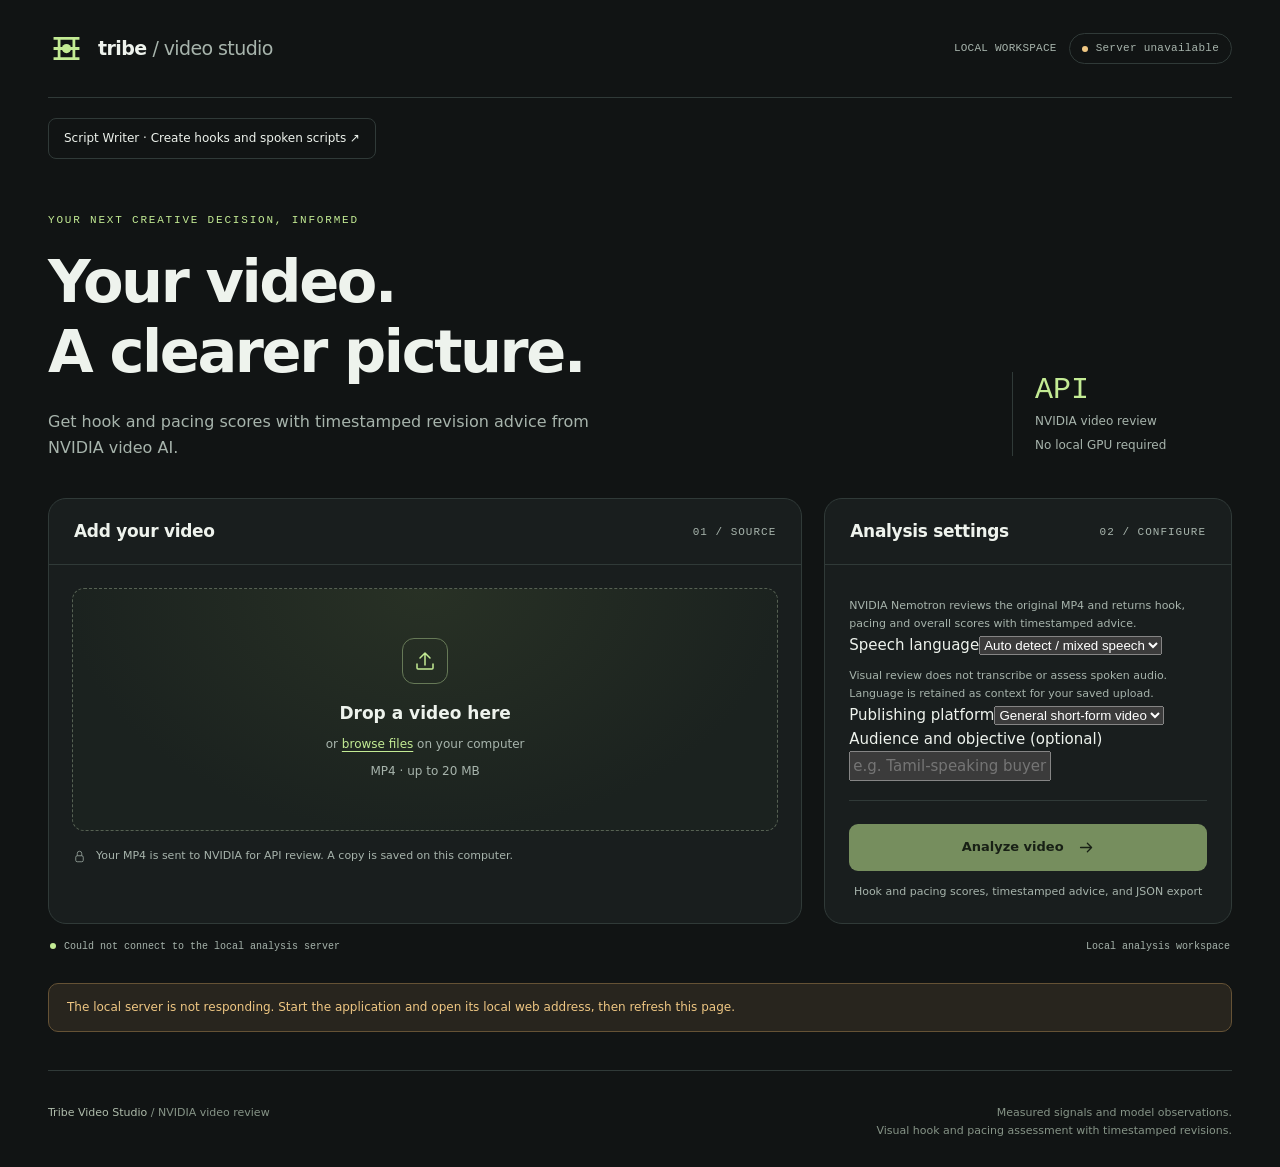
==== commit 4332a724: "Route video uploads directly to NVIDIA and repair writer retry failures" ====
--- a/web/index.html
+++ b/web/index.html
@@ -12,6 +12,7 @@
   </style>
   <link rel="stylesheet" href="/creative.css">
   <script src="/creative.js"></script>
+  <script src="/gemma.js"></script>
   <script src="/brand.js"></script>
 </head>
 <body>
@@ -26,8 +27,8 @@
     <main>
       <a class="download" href="/writer" style="margin-top:20px">Script Writer · Create hooks and spoken scripts ↗</a>
       <section class="hero" aria-labelledby="heroTitle">
-        <div><div class="eyebrow">Your next creative decision, informed</div><h1 id="heroTitle">Your video.<br>A clearer picture.</h1><p>Review the meaning behind your video, in its original language. Get an evidence-based score, exact edits with timestamps, and a detailed PDF.</p></div>
-        <aside class="hero-aside"><strong id="gpuTarget">Auto max</strong><span>GPU memory target<br>GPU models · sequential processing</span></aside>
+        <div><div class="eyebrow">Your next creative decision, informed</div><h1 id="heroTitle">Your video.<br>A clearer picture.</h1><p>Get hook and pacing scores with timestamped revision advice from NVIDIA video AI.</p></div>
+        <aside class="hero-aside"><strong id="gpuTarget">API</strong><span>NVIDIA video review<br>No local GPU required</span></aside>
       </section>
       <form id="analysisForm">
         <div class="workspace">
@@ -35,35 +36,35 @@
             <div class="panel-heading"><h2 id="uploadTitle">Add your video</h2><span class="step">01 / SOURCE</span></div>
             <div class="upload-body">
               <label class="dropzone" id="dropzone">
-                <input id="videoInput" name="video" type="file" accept=".mp4,.mov,.mkv,.avi,.webm,.m4v" aria-label="Choose a video to analyze">
-                <div><div class="upload-icon"><svg width="24" height="24" viewBox="0 0 24 24" fill="none" aria-hidden="true"><path d="M12 16V4m0 0L7 9m5-5 5 5M4 15v4a1 1 0 0 0 1 1h14a1 1 0 0 0 1-1v-4" stroke="currentColor" stroke-width="1.5" stroke-linecap="round" stroke-linejoin="round"/></svg></div><strong id="dropTitle">Drop a video here</strong><span>or <span class="browse">browse files</span> on your computer</span><span>MP4, MOV, M4V, MKV, AVI or WEBM &middot; up to 250 MB</span></div>
+                <input id="videoInput" name="video" type="file" accept=".mp4" aria-label="Choose a video to analyze">
+                <div><div class="upload-icon"><svg width="24" height="24" viewBox="0 0 24 24" fill="none" aria-hidden="true"><path d="M12 16V4m0 0L7 9m5-5 5 5M4 15v4a1 1 0 0 0 1 1h14a1 1 0 0 0 1-1v-4" stroke="currentColor" stroke-width="1.5" stroke-linecap="round" stroke-linejoin="round"/></svg></div><strong id="dropTitle">Drop a video here</strong><span>or <span class="browse">browse files</span> on your computer</span><span>MP4 &middot; up to 20 MB</span></div>
               </label>
               <div class="file-detail" id="fileDetail" hidden><span class="file-icon">VIDEO</span><div class="file-info"><strong id="fileName"></strong><span id="fileSize"></span></div><button class="text-button" id="removeFile" type="button" aria-label="Remove selected video">Remove</button></div>
-              <p class="privacy"><svg viewBox="0 0 20 20" fill="none" aria-hidden="true"><rect x="5" y="9" width="10" height="8" rx="2" stroke="currentColor"/><path d="M7 9V6a3 3 0 1 1 6 0v3" stroke="currentColor"/></svg><span>Video processing stays on this computer. The first run may download model files.</span></p>
+              <p class="privacy"><svg viewBox="0 0 20 20" fill="none" aria-hidden="true"><rect x="5" y="9" width="10" height="8" rx="2" stroke="currentColor"/><path d="M7 9V6a3 3 0 1 1 6 0v3" stroke="currentColor"/></svg><span>Your MP4 is sent to NVIDIA for API review. A copy is saved on this computer.</span></p>
             </div>
           </section>
           <section class="panel" aria-labelledby="settingsTitle">
             <div class="panel-heading"><h2 id="settingsTitle">Analysis settings</h2><span class="step">02 / CONFIGURE</span></div>
             <div class="settings-body">
-              <div class="field-title"><span id="budgetLabel">GPU memory target</span><small>GPU MODELS ONLY</small></div>
-              <div class="budget-options" role="group" aria-labelledby="budgetLabel"><label class="budget-option"><input type="radio" name="budget_mb" value="4096" checked><span id="gpuBudgetLabel">Auto maximum</span></label></div>
-              <p class="field-note">One model at a time, with pauses between speech segments, frames and review parts. No CPU model fallback. Memory and temperature guards stop a stage if needed; brief spikes remain possible.</p>
-              <div class="review-settings"><label for="languageInput">Speech language</label><select id="languageInput" name="language"><option value="auto">Auto detect / mixed speech</option><option value="hi">Hindi</option><option value="ta">Tamil</option><option value="te">Telugu</option><option value="bn">Bengali</option><option value="mr">Marathi</option><option value="gu">Gujarati</option><option value="kn">Kannada</option><option value="ml">Malayalam</option><option value="pa">Punjabi</option><option value="ur">Urdu</option><option value="as">Assamese</option><option value="ne">Nepali</option><option value="sa">Sanskrit</option><option value="sd">Sindhi</option><option value="en">English</option></select><p class="field-note">Auto detects supported speech, including code switching. Choose the main language if detection is wrong. Dialect accuracy varies; Odia and other unlisted languages are not explicitly supported by this speech model.</p><label for="platformInput">Publishing platform</label><select id="platformInput" name="platform"><option value="general">General short-form video</option><option value="instagram">Instagram Reels</option><option value="youtube">YouTube Shorts</option><option value="facebook">Facebook Reels</option></select><label for="audienceInput">Audience and objective (optional)</label><input id="audienceInput" maxlength="300" placeholder="e.g. Tamil-speaking buyers; product enquiries"></div>              <div class="settings-divider"></div>
-              <div class="toggle-row"><div class="toggle-copy"><strong id="visionLabel">Visual scene descriptions</strong><small>Caption sampled frames with a compact model</small></div><label class="toggle"><input type="checkbox" id="visionInput" name="vision" checked aria-labelledby="visionLabel"><span></span></label></div>
+              <div hidden class="field-title"><span id="budgetLabel">GPU memory target</span><small>GPU MODELS ONLY</small></div>
+              <div hidden class="budget-options" role="group" aria-labelledby="budgetLabel"><label class="budget-option"><input type="radio" name="budget_mb" value="4096" checked><span id="gpuBudgetLabel">Auto maximum</span></label></div>
+              <p class="field-note">NVIDIA Nemotron reviews the original MP4 and returns hook, pacing and overall scores with timestamped advice.</p>
+              <div class="review-settings"><label for="languageInput">Speech language</label><select id="languageInput" name="language"><option value="auto">Auto detect / mixed speech</option><option value="hi">Hindi</option><option value="ta">Tamil</option><option value="te">Telugu</option><option value="bn">Bengali</option><option value="mr">Marathi</option><option value="gu">Gujarati</option><option value="kn">Kannada</option><option value="ml">Malayalam</option><option value="pa">Punjabi</option><option value="ur">Urdu</option><option value="as">Assamese</option><option value="ne">Nepali</option><option value="sa">Sanskrit</option><option value="sd">Sindhi</option><option value="en">English</option></select><p class="field-note">Visual review does not transcribe or assess spoken audio. Language is retained as context for your saved upload.</p><label for="platformInput">Publishing platform</label><select id="platformInput" name="platform"><option value="general">General short-form video</option><option value="instagram">Instagram Reels</option><option value="youtube">YouTube Shorts</option><option value="facebook">Facebook Reels</option></select><label for="audienceInput">Audience and objective (optional)</label><input id="audienceInput" maxlength="300" placeholder="e.g. Tamil-speaking buyers; product enquiries"></div>              <div class="settings-divider"></div>
+              <div hidden class="toggle-row"><div class="toggle-copy"><strong id="visionLabel">Visual scene descriptions</strong><small>Caption sampled frames with a compact model</small></div><label class="toggle"><input type="checkbox" id="visionInput" name="vision" checked aria-labelledby="visionLabel"><span></span></label></div>
               <button class="primary-button" type="submit" id="analyzeButton" disabled><span id="buttonLabel">Analyze video</span><svg viewBox="0 0 20 20" fill="none" aria-hidden="true"><path d="M3 10h13m0 0-5-5m5 5-5 5" stroke="currentColor" stroke-width="1.5" stroke-linecap="round" stroke-linejoin="round"/></svg></button>
-              <p class="profile-note">Multilingual speech, detailed review, edit plan, clips, and PDF</p>
+              <p class="profile-note">Hook and pacing scores, timestamped advice, and JSON export</p>
             </div>
           </section>
         </div>
       </form>
-      <div class="device-bar"><div class="device-details"><i class="dot" id="deviceDot"></i><span id="deviceName">Checking your GPU…</span></div><div id="deviceMemory">Local analysis workspace</div></div>
+      <div class="device-bar"><div class="device-details"><i class="dot" id="deviceDot"></i><span id="deviceName">Checking NVIDIA API…</span></div><div id="deviceMemory">Local analysis workspace</div></div>
       <div id="systemNotice" class="notice" hidden></div>
       <div id="errorNotice" class="notice error" role="alert" hidden></div>
       <button id="retryButton" type="button" class="primary-button" hidden>Resume saved analysis</button>
       <section id="progressPanel" class="panel progress-panel" aria-labelledby="progressTitle" hidden>
         <div class="progress-heading"><div><h2 id="progressTitle"><span class="spinner" aria-hidden="true"></span><span id="progressLabel">Preparing your analysis</span></h2><p id="progressStage" role="status" aria-live="polite">Uploading video to the local workspace…</p></div><span class="progress-percent" id="progressPercent">0%</span></div>
         <div id="progressTrack" class="progress-track" role="progressbar" aria-label="Analysis progress" aria-valuemin="0" aria-valuemax="100" aria-valuenow="0"><span id="progressFill"></span></div>
-        <div class="progress-foot"><span id="progressMemory">GPU stages run one at a time: speech, frames, summary, eight ratings, then individual edits. Completed sections are reused; cooling pauses apply when the GPU gets warm.</span><span id="progressElapsed">You can leave this tab open.</span></div>
+        <div class="progress-foot"><span id="progressMemory">NVIDIA reviews the MP4 remotely. The request has a 180-second timeout; no local models are loaded.</span><span id="progressElapsed">You can leave this tab open.</span></div>
       </section>
       <section id="report" class="report" aria-labelledby="reportTitle" hidden>
         <div class="report-header"><div><div class="eyebrow">Analysis complete</div><h2 id="reportTitle">Your video review.</h2><p id="reportSubtitle" class="report-subtitle"></p></div><div class="download-group"><a id="pdfDownload" class="download primary" download><svg viewBox="0 0 20 20" fill="none" aria-hidden="true"><path d="M10 3v10m0 0 4-4m-4 4L6 9M4 13v4h12v-4" stroke="currentColor" stroke-width="1.5" stroke-linecap="round" stroke-linejoin="round"/></svg>Download PDF</a></div></div>
@@ -77,7 +78,7 @@
         </section>
       </section>
     </main>
-    <footer class="footer"><p><strong>Tribe Video Studio</strong> <span aria-hidden="true"> / </span> Local video analysis</p><p>Measured signals and model observations.<br>A detailed multilingual review, useful clips, and the edits to make next.</p></footer>
+    <footer class="footer"><p><strong>Tribe Video Studio</strong> <span aria-hidden="true"> / </span> NVIDIA video review</p><p>Measured signals and model observations.<br>Visual hook and pacing assessment with timestamped revisions.</p></footer>
   </div>
   <script>
     'use strict';
@@ -94,19 +95,19 @@
     function showError(message){byId('errorNotice').textContent=message;byId('errorNotice').hidden=false;}
     function clearError(){byId('errorNotice').hidden=true;byId('errorNotice').textContent='';}
     function setBusy(busy){state.busy=busy;window.setBrandBusy?.(busy);byId('analyzeButton').disabled=busy||!state.file;byId('buttonLabel').textContent=busy?'Analysis in progress…':'Analyze video';byId('videoInput').disabled=busy;byId('removeFile').disabled=busy;byId('visionInput').disabled=busy;for(const key of ['languageInput','platformInput','audienceInput'])byId(key).disabled=busy;document.querySelectorAll('input[name="budget_mb"]').forEach(input=>{input.disabled=busy||number(input.value)>number(state.system?.max_budget_mb,4096);});}
-    function selectFile(file){if(state.busy||!file)return;if(!/\.(mp4|mov|m4v|mkv|avi|webm)$/i.test(file.name)){showError('Choose an MP4, MOV, M4V, MKV, AVI, or WEBM video.');return;}if(file.size>number(state.system?.upload_limit_mb,250)*1048576){showError(`This video exceeds the ${number(state.system?.upload_limit_mb,250)} MB upload limit. Use a smaller clip.`);return;}state.file=file;clearError();byId('fileName').textContent=file.name;byId('fileSize').textContent=bytes(file.size);byId('fileDetail').hidden=false;byId('dropTitle').textContent='Video ready to analyze';setBusy(false);}
+    function selectFile(file){if(state.busy||!file)return;if(!/\.(mp4)$/i.test(file.name)){showError('Choose an MP4 video up to 20 MB.');return;}if(file.size>number(state.system?.upload_limit_mb,20)*1048576){showError(`This video exceeds the ${number(state.system?.upload_limit_mb,20)} MB upload limit. Use a smaller clip.`);return;}state.file=file;clearError();byId('fileName').textContent=file.name;byId('fileSize').textContent=bytes(file.size);byId('fileDetail').hidden=false;byId('dropTitle').textContent='Video ready to analyze';setBusy(false);}
     byId('videoInput').addEventListener('change',event=>selectFile(event.target.files[0]));
     byId('removeFile').addEventListener('click',()=>{state.file=null;byId('videoInput').value='';byId('fileDetail').hidden=true;byId('dropTitle').textContent='Drop a video here';setBusy(false);});
     for(const eventName of ['dragenter','dragover'])byId('dropzone').addEventListener(eventName,event=>{event.preventDefault();if(!state.busy)byId('dropzone').classList.add('dragging');});
     for(const eventName of ['dragleave','drop'])byId('dropzone').addEventListener(eventName,event=>{event.preventDefault();byId('dropzone').classList.remove('dragging');});
     byId('dropzone').addEventListener('drop',event=>{if(state.busy)return;const files=event.dataTransfer.files;if(files.length>1){showError('Choose one video at a time.');return;}selectFile(files[0]);});
     async function request(url,options){const response=await fetch(url,options);let payload;try{payload=await response.json();}catch{throw new Error(response.ok?'The server returned an unreadable response.':`The local server returned error ${response.status}.`);}if(!response.ok)throw new Error(readable(payload.detail||payload.error||`Request failed (${response.status}).`));return payload;}
-    async function loadSystem(){try{const system=await request('/api/system');state.system=system;const budgetInput=document.querySelector('input[name="budget_mb"]');if(!state.busy&&budgetInput){budgetInput.value=String(system.default_budget_mb||4096);}byId('gpuBudgetLabel').textContent=`${gb(system.default_budget_mb)} target`;byId('gpuTarget').textContent=gb(system.default_budget_mb);const gpu=system.gpu||{};const ready=Boolean(system.cuda_ready&&gpu.available);byId('topStatus').textContent=ready?'GPU ready':'GPU unavailable';byId('statusDot').style.background=ready?'var(--accent)':'var(--amber)';byId('deviceDot').style.background=ready?'var(--accent)':'var(--amber)';byId('deviceName').textContent=gpu.name?`${gpu.name} · ${ready?'CUDA ready':'CUDA unavailable'}`:'No CUDA GPU detected';byId('deviceMemory').replaceChildren();if(number(gpu.total_mb)>0){byId('deviceMemory').append(document.createTextNode(`${gb(gpu.used_mb)} used / ${gb(gpu.total_mb)} total`));const track=el('span','memory-track');const fill=el('span');fill.style.width=`${Math.min(100,Math.max(0,number(gpu.used_mb)/number(gpu.total_mb)*100))}%`;track.append(fill);byId('deviceMemory').append(track);}else byId('deviceMemory').textContent='GPU required for analysis';if(!ready){byId('systemNotice').textContent='GPU processing requires a working CUDA installation. Analysis stops if the GPU is unavailable; CPU model fallback is disabled.';byId('systemNotice').hidden=false;}else byId('systemNotice').hidden=true;if(system.memory_note){byId('systemNotice').textContent=`${system.memory_note} Available RAM: ${gb(system.ram?.available_mb)}.`;byId('systemNotice').hidden=false;}const selected=document.querySelector('input[name="budget_mb"]:checked');if(!state.busy&&number(selected?.value)>number(system.max_budget_mb,4096)){const suitable=Array.from(document.querySelectorAll('input[name="budget_mb"]')).find(input=>number(input.value)<=number(system.max_budget_mb,4096));if(suitable)suitable.checked=true;}setBusy(state.busy);}catch(error){byId('topStatus').textContent='Server unavailable';byId('statusDot').style.background='var(--amber)';byId('deviceName').textContent='Could not connect to the local analysis server';byId('systemNotice').textContent='The local server is not responding. Start the application and open its local web address, then refresh this page.';byId('systemNotice').hidden=false;}}
+    async function loadSystem(){try{const system=await request('/api/system');if(system.review_backend==='nvidia'){state.system=system;byId('topStatus').textContent=system.review_configured?'NVIDIA API ready':'API key required';byId('deviceName').textContent='NVIDIA hosted video review';byId('deviceMemory').textContent='No local GPU required';byId('gpuTarget').textContent='API';byId('systemNotice').hidden=system.review_configured;byId('systemNotice').textContent='Set GEMMA_API_KEY or NVIDIA_API_KEY on the server.';setBusy(state.busy);return;}state.system=system;const budgetInput=document.querySelector('input[name="budget_mb"]');if(!state.busy&&budgetInput){budgetInput.value=String(system.default_budget_mb||4096);}byId('gpuBudgetLabel').textContent=`${gb(system.default_budget_mb)} target`;byId('gpuTarget').textContent=gb(system.default_budget_mb);const gpu=system.gpu||{};const ready=Boolean(system.cuda_ready&&gpu.available);byId('topStatus').textContent=ready?'GPU ready':'GPU unavailable';byId('statusDot').style.background=ready?'var(--accent)':'var(--amber)';byId('deviceDot').style.background=ready?'var(--accent)':'var(--amber)';byId('deviceName').textContent=gpu.name?`${gpu.name} · ${ready?'CUDA ready':'CUDA unavailable'}`:'No CUDA GPU detected';byId('deviceMemory').replaceChildren();if(number(gpu.total_mb)>0){byId('deviceMemory').append(document.createTextNode(`${gb(gpu.used_mb)} used / ${gb(gpu.total_mb)} total`));const track=el('span','memory-track');const fill=el('span');fill.style.width=`${Math.min(100,Math.max(0,number(gpu.used_mb)/number(gpu.total_mb)*100))}%`;track.append(fill);byId('deviceMemory').append(track);}else byId('deviceMemory').textContent='GPU required for analysis';if(!ready){byId('systemNotice').textContent='GPU processing requires a working CUDA installation. Analysis stops if the GPU is unavailable; CPU model fallback is disabled.';byId('systemNotice').hidden=false;}else byId('systemNotice').hidden=true;if(system.memory_note){byId('systemNotice').textContent=`${system.memory_note} Available RAM: ${gb(system.ram?.available_mb)}.`;byId('systemNotice').hidden=false;}const selected=document.querySelector('input[name="budget_mb"]:checked');if(!state.busy&&number(selected?.value)>number(system.max_budget_mb,4096)){const suitable=Array.from(document.querySelectorAll('input[name="budget_mb"]')).find(input=>number(input.value)<=number(system.max_budget_mb,4096));if(suitable)suitable.checked=true;}setBusy(state.busy);}catch(error){byId('topStatus').textContent='Server unavailable';byId('statusDot').style.background='var(--amber)';byId('deviceName').textContent='Could not connect to the local analysis server';byId('systemNotice').textContent='The local server is not responding. Start the application and open its local web address, then refresh this page.';byId('systemNotice').hidden=false;}}
     function progress(value,stage){const percent=Math.min(100,Math.max(0,number(value)));byId('progressPercent').textContent=`${Math.round(percent)}%`;byId('progressFill').style.width=`${percent}%`;byId('progressTrack').setAttribute('aria-valuenow',String(Math.round(percent)));if(stage)byId('progressStage').textContent=readable(stage);if(state.startedAt)byId('progressElapsed').textContent=`Elapsed ${stamp((Date.now()-state.startedAt)/1000)} · first model download may take a while`;}
     function rememberJob(id){try{if(id)localStorage.setItem('tribe-video-job',id);else localStorage.removeItem('tribe-video-job');}catch{}}
     function assetUrl(id,file){return `/api/jobs/${encodeURIComponent(id)}/files/${String(file).split('/').map(encodeURIComponent).join('/')}`;}
     function finishFailure(message){clearTimeout(state.pollTimer);state.failedJobId=state.jobId;state.jobId=null;rememberJob(state.failedJobId);setBusy(false);byId('progressPanel').hidden=true;byId('retryButton').hidden=!state.failedJobId;showError(message);}
-    byId('analysisForm').addEventListener('submit',async event=>{event.preventDefault();if(state.busy)return;if(!state.file){showError('Choose a video first.');return;}clearError();state.jobId=null;state.failedJobId=null;rememberJob(null);byId('retryButton').hidden=true;setBusy(true);clearTimeout(state.pollTimer);byId('report').hidden=true;byId('progressPanel').hidden=false;byId('progressLabel').textContent='Analyzing your video';state.startedAt=Date.now();progress(0,'Uploading video to the local workspace…');byId('progressMemory').textContent='GPU stages run one at a time: speech, frames, summary, eight ratings, then individual edits. Completed sections are reused; cooling pauses apply when the GPU gets warm.';const form=new FormData();form.append('video',state.file);form.append('budget_mb',document.querySelector('input[name="budget_mb"]:checked').value);form.append('vision',String(byId('visionInput').checked));form.append('language',byId('languageInput').value);form.append('platform',byId('platformInput').value);form.append('audience',byId('audienceInput').value);try{await window.appendBrandContext?.(form);const job=await request('/api/jobs',{method:'POST',body:form});if(!job.id)throw new Error('The server did not return an analysis ID.');state.jobId=String(job.id);state.pollErrors=0;rememberJob(state.jobId);pollJob();}catch(error){finishFailure(error.message);}});
+    byId('analysisForm').addEventListener('submit',async event=>{event.preventDefault();if(state.busy)return;if(!state.file){showError('Choose a video first.');return;}clearError();state.jobId=null;state.failedJobId=null;rememberJob(null);byId('retryButton').hidden=true;setBusy(true);clearTimeout(state.pollTimer);byId('report').hidden=true;byId('progressPanel').hidden=false;byId('progressLabel').textContent='Analyzing your video';state.startedAt=Date.now();progress(0,'Uploading video to the local workspace…');byId('progressMemory').textContent='NVIDIA reviews the MP4 remotely. The request has a 180-second timeout; no local models are loaded.';const form=new FormData();form.append('video',state.file);form.append('budget_mb',document.querySelector('input[name="budget_mb"]:checked').value);form.append('vision',String(byId('visionInput').checked));form.append('language',byId('languageInput').value);form.append('platform',byId('platformInput').value);form.append('audience',byId('audienceInput').value);try{await window.appendBrandContext?.(form);const job=await request('/api/jobs',{method:'POST',body:form});if(!job.id)throw new Error('The server did not return an analysis ID.');state.jobId=String(job.id);state.pollErrors=0;rememberJob(state.jobId);pollJob();}catch(error){finishFailure(error.message);}});
     byId('retryButton').addEventListener('click',async()=>{if(state.busy||!state.failedJobId)return;const id=state.failedJobId;clearError();setBusy(true);byId('retryButton').hidden=true;byId('progressPanel').hidden=false;state.jobId=id;state.startedAt=Date.now();progress(1,'Resuming saved sections...');try{await request(`/api/jobs/${encodeURIComponent(id)}/retry`,{method:'POST'});state.pollErrors=0;rememberJob(id);pollJob();}catch(error){finishFailure(error.message);}});
     async function pollJob(){const id=state.jobId;if(!id)return;try{const job=await request(`/api/jobs/${encodeURIComponent(id)}`);if(id!==state.jobId)return;state.pollErrors=0;clearError();progress(job.progress,job.stage||'Preparing analysis…');if(present(job.gpu_peak_mb))byId('progressMemory').textContent=`Recorded peak total GPU memory: ${gb(job.gpu_peak_mb)}`;if(job.status==='failed'){finishFailure(readable(job.error||'Analysis could not be completed.'));return;}if(job.status==='completed'){const report=job.report||await request(`/api/jobs/${encodeURIComponent(id)}/report`);renderReport(report,id);setBusy(false);byId('progressPanel').hidden=true;loadSystem();return;}byId('progressLabel').textContent=job.status==='queued'?'Your video is in the queue':'Analyzing your video';state.pollTimer=setTimeout(pollJob,1500);}catch(error){if(id!==state.jobId)return;state.pollErrors++;byId('progressStage').textContent='Connection interrupted. Reconnecting to your analysis…';if(state.pollErrors>=3)showError(`Cannot reach the analysis: ${error.message} This page will keep checking; avoid submitting the same video again.`);state.pollTimer=setTimeout(pollJob,Math.min(15000,2000*state.pollErrors));}}
     function metric(label,value,detail){const card=el('div','metric');card.append(el('div','metric-label',label),el('div','metric-value',value),el('div','metric-detail',detail));byId('metricsGrid').append(card);}
@@ -116,7 +117,8 @@
     function drawTimeline(duration,visual,audio){const svg=byId('timeline');svg.replaceChildren();const total=Math.max(1,number(duration));const x=time=>25+Math.min(total,Math.max(0,number(time)))/total*850;svg.append(svgNode('line',{x1:25,y1:30,x2:875,y2:30,stroke:'#3e4b3b','stroke-width':1}),svgNode('line',{x1:25,y1:57,x2:875,y2:57,stroke:'#3e4b3b','stroke-width':1}));for(let i=0;i<=4;i++){const point=total*i/4;svg.append(svgNode('line',{x1:x(point),y1:17,x2:x(point),y2:65,stroke:'#354033','stroke-width':1,'stroke-dasharray':'2 4'}),svgNode('text',{x:x(point),y:88,fill:'#9fab98','font-size':11,'font-family':'monospace','text-anchor':i===0?'start':i===4?'end':'middle'},stamp(point)));}for(const time of visual){const mark=svgNode('rect',{x:x(time)-2,y:21,width:4,height:18,rx:2,fill:'#c3eb94'});mark.append(svgNode('title',{},`Visual change at ${stamp(time)}`));svg.append(mark);}for(const time of audio){const mark=svgNode('circle',{cx:x(time),cy:57,r:3,fill:'#e8b381'});mark.append(svgNode('title',{},`Near-peak audio at ${stamp(time)}`));svg.append(mark);}}
     function renderReport(report,id){
       window.renderCreative(report,id);
-      byId('reportSubtitle').textContent=`${report.video?.name||'Uploaded video'} | ${number(report.video?.duration_seconds).toFixed(1)} seconds`;
+      byId('pdfDownload').hidden=report.backend==='nvidia';
+      byId('reportSubtitle').textContent=`${report.video?.name||'Uploaded video'} | ${report.backend==='nvidia'?'NVIDIA API assessment':number(report.video?.duration_seconds).toFixed(1)+' seconds'}`;
       byId('pdfDownload').href=assetUrl(id,'report.pdf');
       byId('reportWarnings').replaceChildren();
       for(const warning of list(report.processing?.warnings))byId('reportWarnings').append(el('div','notice',warning));
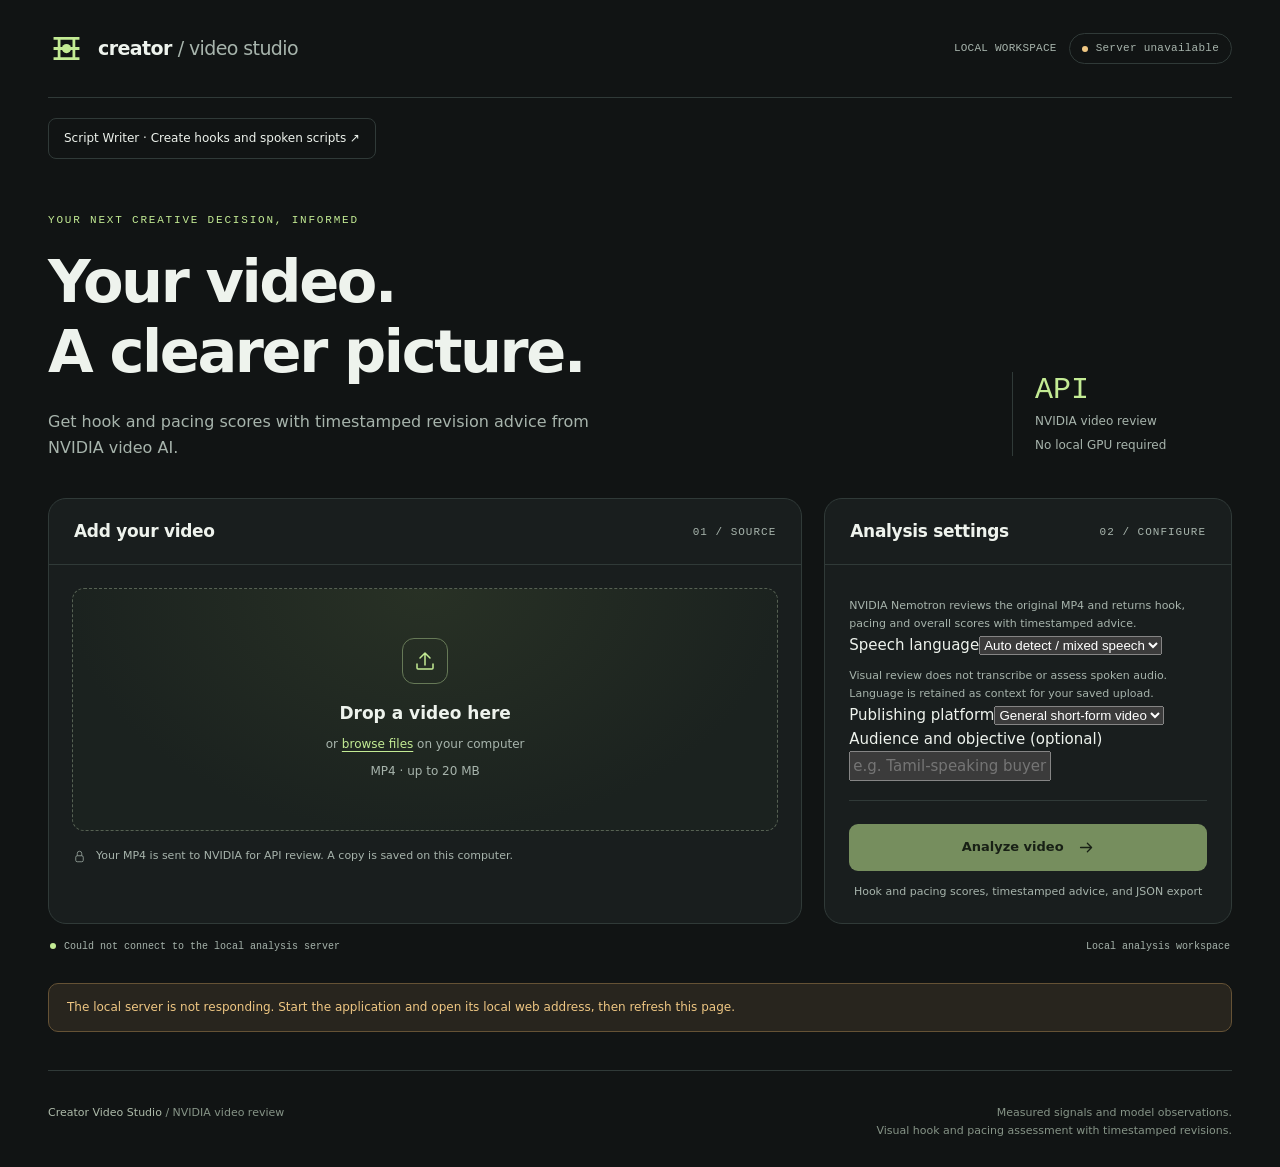
==== commit 69992a73: "Refocus writer on creator storytelling, prepare Riva Whisper and remove TRIBE" ====
--- a/web/index.html
+++ b/web/index.html
@@ -4,7 +4,7 @@
   <meta charset="utf-8">
   <meta name="viewport" content="width=device-width, initial-scale=1">
   <meta name="color-scheme" content="dark">
-  <title>Tribe Video Studio</title>
+  <title>Creator Video Studio</title>
   <style>
     :root{--bg:#111414;--panel:#191e1e;--panel-2:#202727;--line:#303a38;--ink:#eef3ed;--muted:#a7b4ac;--accent:#c3eb94;--accent-ink:#18220f;--amber:#efc783;--red:#f9a49b;--radius:18px;--mono:ui-monospace,SFMono-Regular,Consolas,monospace}
     *{box-sizing:border-box}html{scroll-behavior:smooth}body{margin:0;background:var(--bg);color:var(--ink);font:15px/1.6 system-ui,-apple-system,BlinkMacSystemFont,"Segoe UI",sans-serif}button,input,a{-webkit-tap-highlight-color:transparent}button,input{font:inherit}button,a,input{outline-offset:5px}button:focus-visible,a:focus-visible,input:focus-visible,summary:focus-visible{outline:2px solid var(--accent)}button{cursor:pointer}button:disabled{cursor:wait;opacity:.55}a{color:inherit}h1,h2,h3,p{margin:0}h1,h2,h3{line-height:1.2;font-weight:600}h1{font-size:clamp(35px,5.1vw,59px);letter-spacing:-2.4px;max-width:780px}h2{font-size:25px;letter-spacing:-.7px}h3{font-size:17px}[hidden]{display:none!important}.shell{max-width:1400px;margin:auto;padding:0 48px}.topbar{height:98px;display:flex;align-items:center;justify-content:space-between;border-bottom:1px solid var(--line);gap:20px}.brand{display:flex;gap:13px;align-items:center;text-decoration:none}.brandmark{width:37px;height:37px;color:var(--accent)}.brand-name{font-size:19px;font-weight:650;letter-spacing:-.6px}.brand-name span{color:var(--muted);font-weight:400}.pill{display:inline-flex;align-items:center;gap:8px;border:1px solid var(--line);border-radius:999px;padding:6px 12px;font:11px/1.5 var(--mono);letter-spacing:.25px;color:var(--muted)}.dot{width:6px;height:6px;border-radius:50%;background:var(--accent);flex:none}.top-meta{display:flex;gap:12px;align-items:center}.top-meta .pill:first-child{border:0;padding-right:0}.hero{padding:53px 0 38px;display:flex;justify-content:space-between;align-items:flex-end;gap:25px}.eyebrow{font:11px/1.5 var(--mono);text-transform:uppercase;letter-spacing:1.8px;color:var(--accent);margin-bottom:18px}.hero p{color:var(--muted);max-width:590px;margin-top:21px;font-size:16px}.hero-aside{border-left:1px solid var(--line);padding-left:22px;width:220px;flex:none;margin-bottom:4px}.hero-aside strong{font:30px/1.2 var(--mono);display:block;color:var(--accent)}.hero-aside span{font-size:12px;color:var(--muted)}.workspace{display:grid;grid-template-columns:minmax(0,1.85fr) minmax(300px,1fr);gap:22px;align-items:stretch}.panel{background:var(--panel);border:1px solid var(--line);border-radius:var(--radius);overflow:hidden}.panel-heading{display:flex;justify-content:space-between;gap:15px;align-items:center;padding:22px 25px;border-bottom:1px solid var(--line)}.panel-heading h2{font-size:17px;letter-spacing:-.3px}.step{font:11px var(--mono);color:var(--muted);letter-spacing:1px}.upload-body{padding:23px}.dropzone{position:relative;border:1px dashed #566153;border-radius:12px;background:radial-gradient(ellipse at top,#283125 0%,#1b221f 72%);min-height:243px;display:flex;align-items:center;justify-content:center;text-align:center;transition:.2s;padding:25px}.dropzone.dragging{border-color:var(--accent);background:#303b29}.dropzone input{position:absolute;inset:0;opacity:0;cursor:pointer;width:100%;height:100%}.dropzone:focus-within{outline:2px solid var(--accent);outline-offset:4px}.upload-icon{width:46px;height:46px;border:1px solid #667957;border-radius:12px;display:grid;place-items:center;margin:0 auto 16px;color:var(--accent)}.dropzone strong{display:block;font-size:17px;font-weight:550}.dropzone span{display:block;font-size:12px;color:var(--muted);margin-top:8px}.browse{color:var(--accent)!important;display:inline!important;text-decoration:underline;text-underline-offset:3px}.file-detail{margin-top:17px;display:flex;align-items:center;gap:12px;padding:13px;border:1px solid var(--line);border-radius:10px;min-width:0}.file-icon{background:#30382b;padding:6px 8px;border-radius:6px;font:11px var(--mono);color:var(--accent)}.file-info{min-width:0;flex:1}.file-info strong{font-size:13px;font-weight:500;display:block;white-space:nowrap;overflow:hidden;text-overflow:ellipsis}.file-info span{font-size:11px;color:var(--muted)}.text-button{background:none;border:0;color:var(--muted);padding:5px;font-size:12px}.text-button:hover{color:var(--ink)}.privacy{display:flex;align-items:flex-start;gap:9px;color:var(--muted);font-size:11px;margin-top:16px}.privacy svg{width:15px;flex:none;margin-top:2px}.settings-body{padding:22px 24px}.field-title{display:flex;justify-content:space-between;gap:10px;align-items:center;font-size:13px;margin-bottom:10px}.field-title small{font:10px var(--mono);color:var(--accent)}.budget-options{display:grid;grid-template-columns:repeat(3,1fr);gap:8px}.budget-option{position:relative;cursor:pointer}.budget-option input{position:absolute;opacity:0;inset:0}.budget-option span{display:block;text-align:center;border:1px solid var(--line);border-radius:9px;padding:11px 5px;font:13px var(--mono)}.budget-option input:checked+span{background:#2d3824;border-color:#a5c27e;color:var(--accent)}.budget-option input:focus-visible+span{outline:2px solid var(--accent);outline-offset:3px}.budget-option input:disabled+span{opacity:.35;cursor:not-allowed}.field-note{font-size:11px;color:var(--muted);line-height:1.65;margin-top:10px}.settings-divider{height:1px;background:var(--line);margin:19px 0}.toggle-row{display:flex;align-items:center;justify-content:space-between;gap:20px}.toggle-copy strong{display:block;font-size:13px;font-weight:500}.toggle-copy small{display:block;font-size:11px;color:var(--muted);margin-top:3px}.toggle{position:relative;width:37px;height:22px;flex:none}.toggle input{opacity:0;position:absolute;inset:0;margin:0;cursor:pointer;width:100%;height:100%;z-index:1}.toggle span{position:absolute;inset:0;border-radius:20px;background:#47514a;transition:.2s}.toggle span:after{content:"";position:absolute;width:16px;height:16px;background:#d4ddd2;left:3px;top:3px;border-radius:50%;transition:.2s}.toggle input:checked+span{background:var(--accent)}.toggle input:checked+span:after{background:#293322;transform:translateX(15px)}.toggle input:focus-visible+span{outline:2px solid white;outline-offset:4px}.primary-button{display:flex;align-items:center;justify-content:center;gap:14px;border:0;border-radius:9px;background:var(--accent);color:var(--accent-ink);font-size:13px;font-weight:650;padding:13px 19px;width:100%;margin-top:23px;transition:.15s}.primary-button:hover:not(:disabled){background:#d0f5a4}.primary-button svg{width:17px;height:17px}.profile-note{font-size:11px;color:var(--muted);margin-top:12px;text-align:center}.device-bar{display:flex;justify-content:space-between;gap:20px;align-items:center;padding:14px 2px;font:10px/1.7 var(--mono);color:var(--muted)}.device-details{display:flex;gap:8px;align-items:center}.memory-track{height:4px;background:#303a33;border-radius:5px;width:84px;overflow:hidden;display:inline-block;vertical-align:middle;margin-left:10px}.memory-track span{height:100%;display:block;background:var(--accent);width:0;transition:width .5s}.notice{padding:14px 18px;border:1px solid #655235;background:#28251e;border-radius:10px;color:var(--amber);font-size:12px;margin-top:14px}.notice.error{background:#302321;border-color:#6f4943;color:var(--red)}.progress-panel{margin-top:24px;padding:24px}.progress-heading{display:flex;justify-content:space-between;align-items:center;gap:20px;margin-bottom:19px}.progress-heading h2{font-size:18px}.progress-heading p{font-size:12px;color:var(--muted);margin-top:6px}.progress-percent{font:26px var(--mono);color:var(--accent)}.progress-track{height:5px;border-radius:5px;background:#333d34;overflow:hidden}.progress-track span{display:block;height:100%;width:0;background:var(--accent);transition:width .5s}.progress-foot{display:flex;justify-content:space-between;gap:15px;margin-top:11px;font:10px/1.7 var(--mono);color:var(--muted)}.report{margin-top:48px;scroll-margin-top:24px}.report-header{display:flex;justify-content:space-between;align-items:flex-end;gap:20px}.report-header .eyebrow{margin-bottom:10px}.report-header h2{font-size:34px;letter-spacing:-1px}.report-subtitle{font-size:12px;color:var(--muted);margin-top:8px;overflow-wrap:anywhere}.download-group{display:flex;align-items:center;gap:9px;flex-wrap:wrap}.download{display:inline-flex;align-items:center;justify-content:center;gap:8px;padding:10px 15px;border-radius:8px;border:1px solid var(--line);font-size:12px;text-decoration:none;white-space:nowrap}.download:hover{border-color:#819872}.download.primary{background:var(--accent);color:var(--accent-ink);border-color:var(--accent);font-weight:600}.download svg{height:15px;width:15px}.report-nav{display:flex;gap:27px;overflow-x:auto;border-bottom:1px solid var(--line);margin:27px 0 24px;padding-bottom:12px;font-size:12px;color:var(--muted)}.report-nav a{text-decoration:none;white-space:nowrap}.report-nav a:first-child{color:var(--accent)}.report-nav a:hover{color:var(--ink)}.metrics-grid{display:grid;grid-template-columns:repeat(4,minmax(0,1fr));gap:14px;margin-bottom:23px}.metric{padding:19px 20px;background:var(--panel);border:1px solid var(--line);border-radius:12px}.metric-label{font:10px var(--mono);text-transform:uppercase;letter-spacing:1px;color:var(--muted);margin-bottom:10px}.metric-value{font-size:27px;font-weight:500;letter-spacing:-.9px;line-height:1.3}.metric-detail{font-size:11px;color:var(--muted);margin-top:5px}.report-section{scroll-margin-top:24px;margin-top:24px}.section-header{display:flex;justify-content:space-between;align-items:center;gap:20px;margin-bottom:16px}.section-header h2{font-size:20px}.section-header span{font:10px/1.5 var(--mono);text-transform:uppercase;letter-spacing:1px;color:var(--muted)}.overview-grid{display:grid;grid-template-columns:minmax(0,1.65fr) minmax(280px,1fr);gap:20px}.summary-panel{padding:25px}.summary-panel h3{font-size:16px;margin-bottom:19px}.summary-list{padding:0;margin:0;list-style:none}.summary-list li{position:relative;padding-left:20px;font-size:13px;line-height:1.85;margin-top:12px;color:#d4ddd2}.summary-list li:first-child{margin-top:0}.summary-list li:before{content:"";position:absolute;left:1px;top:11px;width:5px;height:5px;background:var(--accent);border-radius:50%}.run-panel{padding:25px}.run-panel h3{font-size:16px;margin-bottom:16px}.run-grid{display:grid;grid-template-columns:auto minmax(0,1fr);gap:9px 18px;font-size:12px}.run-grid dt{color:var(--muted)}.run-grid dd{margin:0;text-align:right;overflow-wrap:anywhere}.run-note{border-top:1px solid var(--line);padding-top:14px;margin-top:18px;font-size:11px;color:var(--muted)}.findings-grid{display:grid;grid-template-columns:repeat(2,minmax(0,1fr));gap:14px}.finding{padding:23px}.finding-top{display:flex;justify-content:space-between;align-items:center;gap:12px;margin-bottom:14px}.category{font:10px var(--mono);letter-spacing:1px;text-transform:uppercase;color:var(--accent)}.priority{font:9px var(--mono);color:var(--muted);border:1px solid var(--line);padding:3px 7px;border-radius:5px;text-transform:uppercase}.priority.high{color:var(--amber);border-color:#6c593c}.finding h3{font-size:16px;line-height:1.5;margin-bottom:9px}.finding p{font-size:12px;line-height:1.85;color:#bbc6bb}.evidence{margin-top:16px;padding-top:12px;border-top:1px solid var(--line);font:10px/1.7 var(--mono);color:var(--muted);overflow-wrap:anywhere}.signal-panel{padding:23px 25px}.signal-legend{display:flex;gap:20px;flex-wrap:wrap;font-size:11px;color:var(--muted);margin-bottom:14px}.signal-legend span{display:inline-flex;align-items:center;gap:7px}.legend-mark{width:8px;height:8px;border-radius:2px;background:var(--accent)}.legend-mark.audio{background:#e8b381}.timeline{width:100%;display:block;min-height:95px}.signal-note{font-size:11px;color:var(--muted);margin-top:10px}.scenes-grid{display:grid;grid-template-columns:repeat(3,minmax(0,1fr));gap:16px}.scene{margin:0;overflow:hidden}.scene-image-wrap{background:#0d1010;aspect-ratio:16/10;position:relative;display:flex;align-items:center;justify-content:center}.scene img{height:100%;width:100%;object-fit:contain}.scene-time{position:absolute;left:11px;bottom:10px;font:10px var(--mono);background:#111c;padding:4px 7px;border-radius:5px;border:1px solid #ffffff20}.scene figcaption{font-size:12px;line-height:1.75;color:#c7d0c4;padding:17px 18px}.transcript-panel{padding:0 23px;max-height:480px;overflow-y:auto;scrollbar-color:#58664e transparent}.transcript-row{display:grid;grid-template-columns:83px minmax(0,1fr);gap:15px;padding:16px 0;border-bottom:1px solid var(--line)}.transcript-row:last-child{border-bottom:0}.transcript-time{font:10px/1.9 var(--mono);color:var(--accent);padding-top:1px}.transcript-text{font-size:13px;color:#d3dcd0;line-height:1.8}.empty{font-size:13px;color:var(--muted);padding:20px 0}.limitations{padding:22px 25px;background:#181d19;border:1px solid var(--line);border-radius:12px;margin:24px 0}.limitations summary{cursor:pointer;font-size:13px;font-weight:500;color:#d3dccb}.limitations ul{margin-bottom:0;padding-left:19px;color:var(--muted);font-size:12px;line-height:1.9}.limitations li{margin-top:7px}.footer{padding:33px 0 28px;margin-top:38px;border-top:1px solid var(--line);display:flex;justify-content:space-between;gap:24px;color:#869487;font-size:11px}.footer strong{color:#aebbaa;font-weight:500}.footer p:last-child{text-align:right}.small-caps{font:10px var(--mono);letter-spacing:1px;text-transform:uppercase}.spinner{display:inline-block;width:12px;height:12px;border:1.5px solid #b6d99f44;border-top-color:var(--accent);border-radius:50%;animation:spin .9s linear infinite;margin-right:8px;vertical-align:-1px}@keyframes spin{to{transform:rotate(360deg)}}
@@ -18,9 +18,9 @@
 <body>
   <div class="shell">
     <header class="topbar">
-      <a class="brand" href="/" aria-label="Tribe Video Studio home">
+      <a class="brand" href="/" aria-label="Creator Video Studio home">
         <svg class="brandmark" viewBox="0 0 40 40" fill="none" aria-hidden="true"><path d="M6 9h28M6 20h28M6 31h28" stroke="currentColor" stroke-width="3"/><path d="M12 9v22M28 9v22" stroke="currentColor" stroke-width="3"/><circle cx="20" cy="20" r="5" fill="currentColor"/></svg>
-        <div class="brand-name">tribe <span>/ video studio</span></div>
+        <div class="brand-name">creator <span>/ video studio</span></div>
       </a>
       <div class="top-meta"><span class="pill">LOCAL WORKSPACE</span><span class="pill"><i class="dot" id="statusDot"></i><span id="topStatus">Connecting</span></span></div>
     </header>
@@ -78,7 +78,7 @@
         </section>
       </section>
     </main>
-    <footer class="footer"><p><strong>Tribe Video Studio</strong> <span aria-hidden="true"> / </span> NVIDIA video review</p><p>Measured signals and model observations.<br>Visual hook and pacing assessment with timestamped revisions.</p></footer>
+    <footer class="footer"><p><strong>Creator Video Studio</strong> <span aria-hidden="true"> / </span> NVIDIA video review</p><p>Measured signals and model observations.<br>Visual hook and pacing assessment with timestamped revisions.</p></footer>
   </div>
   <script>
     'use strict';
@@ -104,7 +104,7 @@
     async function request(url,options){const response=await fetch(url,options);let payload;try{payload=await response.json();}catch{throw new Error(response.ok?'The server returned an unreadable response.':`The local server returned error ${response.status}.`);}if(!response.ok)throw new Error(readable(payload.detail||payload.error||`Request failed (${response.status}).`));return payload;}
     async function loadSystem(){try{const system=await request('/api/system');if(system.review_backend==='nvidia'){state.system=system;byId('topStatus').textContent=system.review_configured?'NVIDIA API ready':'API key required';byId('deviceName').textContent='NVIDIA hosted video review';byId('deviceMemory').textContent='No local GPU required';byId('gpuTarget').textContent='API';byId('systemNotice').hidden=system.review_configured;byId('systemNotice').textContent='Set GEMMA_API_KEY or NVIDIA_API_KEY on the server.';setBusy(state.busy);return;}state.system=system;const budgetInput=document.querySelector('input[name="budget_mb"]');if(!state.busy&&budgetInput){budgetInput.value=String(system.default_budget_mb||4096);}byId('gpuBudgetLabel').textContent=`${gb(system.default_budget_mb)} target`;byId('gpuTarget').textContent=gb(system.default_budget_mb);const gpu=system.gpu||{};const ready=Boolean(system.cuda_ready&&gpu.available);byId('topStatus').textContent=ready?'GPU ready':'GPU unavailable';byId('statusDot').style.background=ready?'var(--accent)':'var(--amber)';byId('deviceDot').style.background=ready?'var(--accent)':'var(--amber)';byId('deviceName').textContent=gpu.name?`${gpu.name} · ${ready?'CUDA ready':'CUDA unavailable'}`:'No CUDA GPU detected';byId('deviceMemory').replaceChildren();if(number(gpu.total_mb)>0){byId('deviceMemory').append(document.createTextNode(`${gb(gpu.used_mb)} used / ${gb(gpu.total_mb)} total`));const track=el('span','memory-track');const fill=el('span');fill.style.width=`${Math.min(100,Math.max(0,number(gpu.used_mb)/number(gpu.total_mb)*100))}%`;track.append(fill);byId('deviceMemory').append(track);}else byId('deviceMemory').textContent='GPU required for analysis';if(!ready){byId('systemNotice').textContent='GPU processing requires a working CUDA installation. Analysis stops if the GPU is unavailable; CPU model fallback is disabled.';byId('systemNotice').hidden=false;}else byId('systemNotice').hidden=true;if(system.memory_note){byId('systemNotice').textContent=`${system.memory_note} Available RAM: ${gb(system.ram?.available_mb)}.`;byId('systemNotice').hidden=false;}const selected=document.querySelector('input[name="budget_mb"]:checked');if(!state.busy&&number(selected?.value)>number(system.max_budget_mb,4096)){const suitable=Array.from(document.querySelectorAll('input[name="budget_mb"]')).find(input=>number(input.value)<=number(system.max_budget_mb,4096));if(suitable)suitable.checked=true;}setBusy(state.busy);}catch(error){byId('topStatus').textContent='Server unavailable';byId('statusDot').style.background='var(--amber)';byId('deviceName').textContent='Could not connect to the local analysis server';byId('systemNotice').textContent='The local server is not responding. Start the application and open its local web address, then refresh this page.';byId('systemNotice').hidden=false;}}
     function progress(value,stage){const percent=Math.min(100,Math.max(0,number(value)));byId('progressPercent').textContent=`${Math.round(percent)}%`;byId('progressFill').style.width=`${percent}%`;byId('progressTrack').setAttribute('aria-valuenow',String(Math.round(percent)));if(stage)byId('progressStage').textContent=readable(stage);if(state.startedAt)byId('progressElapsed').textContent=`Elapsed ${stamp((Date.now()-state.startedAt)/1000)} · first model download may take a while`;}
-    function rememberJob(id){try{if(id)localStorage.setItem('tribe-video-job',id);else localStorage.removeItem('tribe-video-job');}catch{}}
+    function rememberJob(id){try{if(id)localStorage.setItem('creator-video-job',id);else localStorage.removeItem('creator-video-job');}catch{}}
     function assetUrl(id,file){return `/api/jobs/${encodeURIComponent(id)}/files/${String(file).split('/').map(encodeURIComponent).join('/')}`;}
     function finishFailure(message){clearTimeout(state.pollTimer);state.failedJobId=state.jobId;state.jobId=null;rememberJob(state.failedJobId);setBusy(false);byId('progressPanel').hidden=true;byId('retryButton').hidden=!state.failedJobId;showError(message);}
     byId('analysisForm').addEventListener('submit',async event=>{event.preventDefault();if(state.busy)return;if(!state.file){showError('Choose a video first.');return;}clearError();state.jobId=null;state.failedJobId=null;rememberJob(null);byId('retryButton').hidden=true;setBusy(true);clearTimeout(state.pollTimer);byId('report').hidden=true;byId('progressPanel').hidden=false;byId('progressLabel').textContent='Analyzing your video';state.startedAt=Date.now();progress(0,'Uploading video to the local workspace…');byId('progressMemory').textContent='NVIDIA reviews the MP4 remotely. The request has a 180-second timeout; no local models are loaded.';const form=new FormData();form.append('video',state.file);form.append('budget_mb',document.querySelector('input[name="budget_mb"]:checked').value);form.append('vision',String(byId('visionInput').checked));form.append('language',byId('languageInput').value);form.append('platform',byId('platformInput').value);form.append('audience',byId('audienceInput').value);try{await window.appendBrandContext?.(form);const job=await request('/api/jobs',{method:'POST',body:form});if(!job.id)throw new Error('The server did not return an analysis ID.');state.jobId=String(job.id);state.pollErrors=0;rememberJob(state.jobId);pollJob();}catch(error){finishFailure(error.message);}});
@@ -125,7 +125,7 @@
       byId('report').hidden=false;
       byId('report').scrollIntoView({behavior:window.matchMedia('(prefers-reduced-motion: reduce)').matches?'instant':'smooth',block:'start'});
     }
-    async function restoreJob(){let id=new URLSearchParams(location.search).get('job');try{id=id||localStorage.getItem('tribe-video-job');}catch{}if(!id)return;try{const job=await request(`/api/jobs/${encodeURIComponent(id)}`);if(job.status==='completed'){renderReport(job.report||await request(`/api/jobs/${encodeURIComponent(id)}/report`),id);}else if(job.status==='running'||job.status==='queued'){state.jobId=id;setBusy(true);byId('progressPanel').hidden=false;progress(job.progress,job.stage);pollJob();}else rememberJob(null);}catch{rememberJob(null);}}
+    async function restoreJob(){let id=new URLSearchParams(location.search).get('job');try{id=id||localStorage.getItem('creator-video-job');}catch{}if(!id)return;try{const job=await request(`/api/jobs/${encodeURIComponent(id)}`);if(job.status==='completed'){renderReport(job.report||await request(`/api/jobs/${encodeURIComponent(id)}/report`),id);}else if(job.status==='running'||job.status==='queued'){state.jobId=id;setBusy(true);byId('progressPanel').hidden=false;progress(job.progress,job.stage);pollJob();}else rememberJob(null);}catch{rememberJob(null);}}
     if(location.protocol==='file:'){byId('systemNotice').textContent='Double-click Start Studio.cmd in the project folder, then open http://127.0.0.1:8765. This HTML file needs the local server.';byId('systemNotice').hidden=false;byId('analyzeButton').disabled=true;}else{loadSystem();restoreJob();}
   </script>
 </body>
